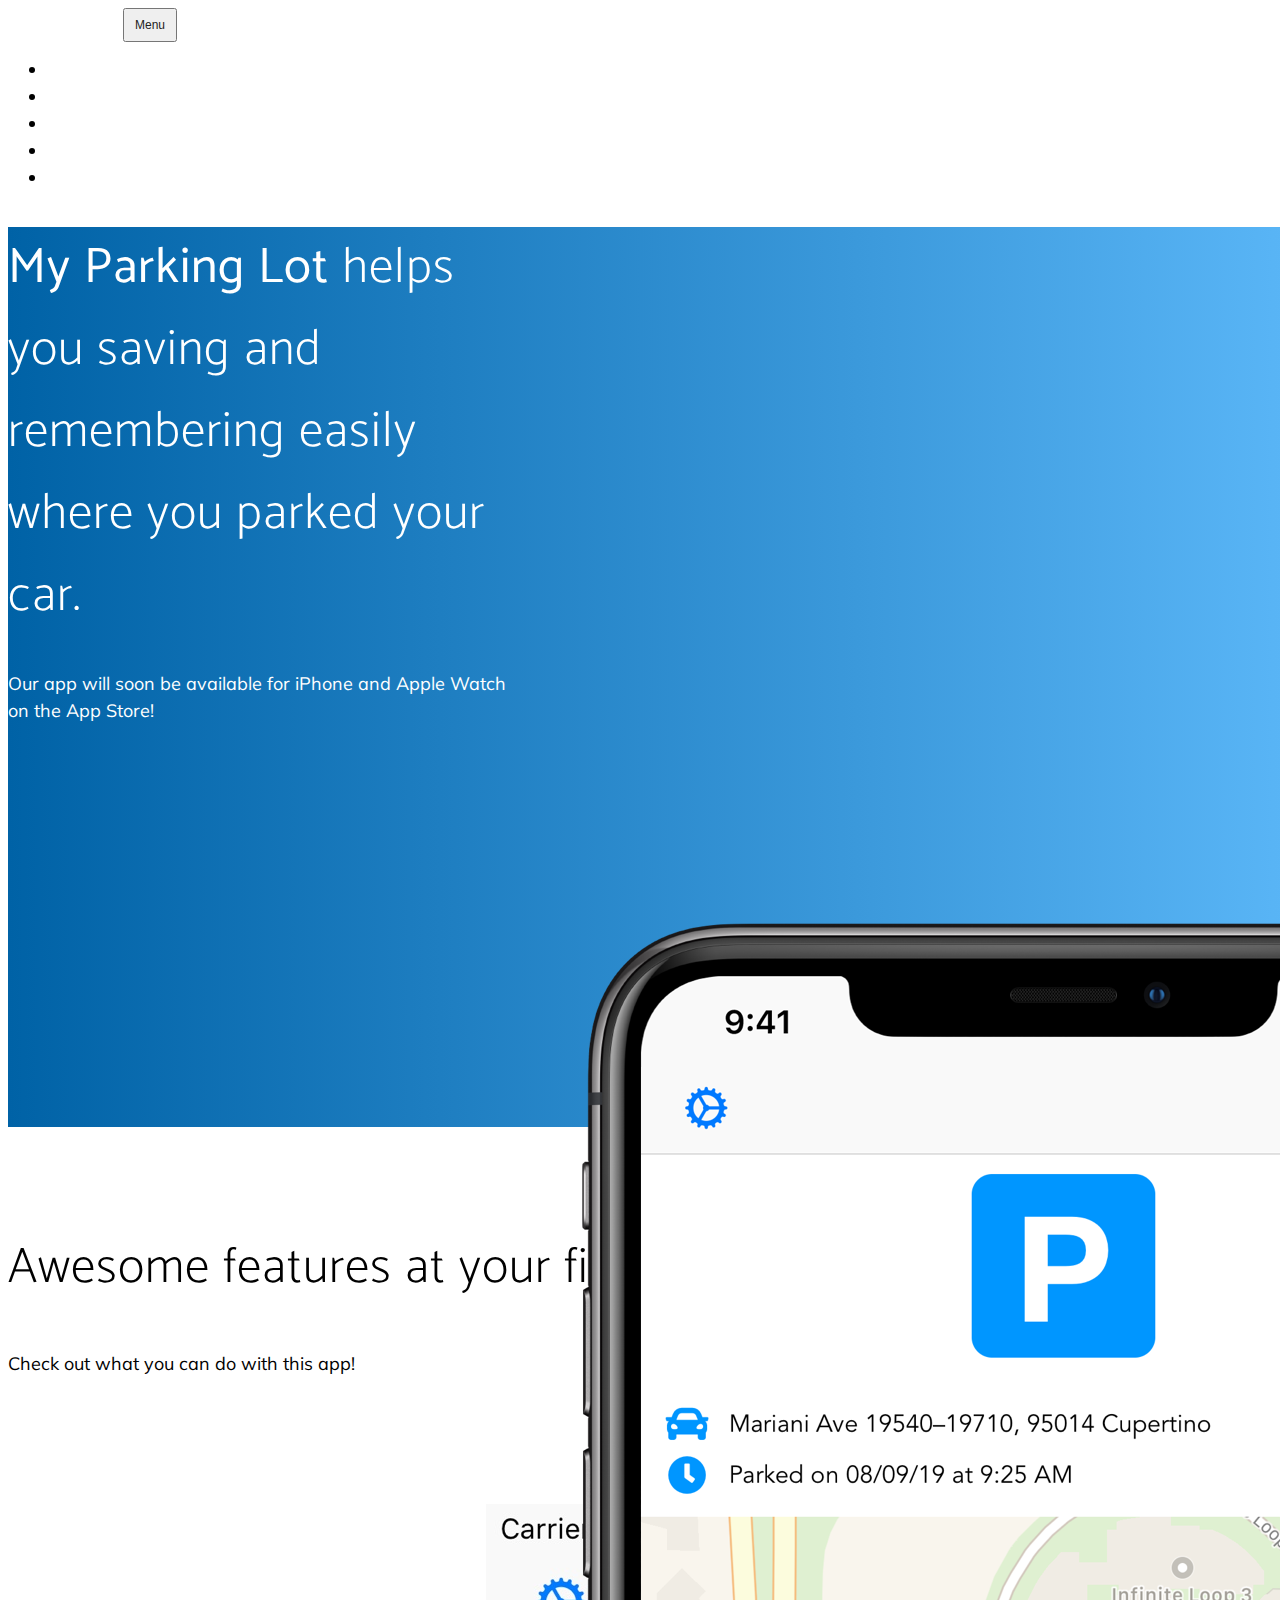
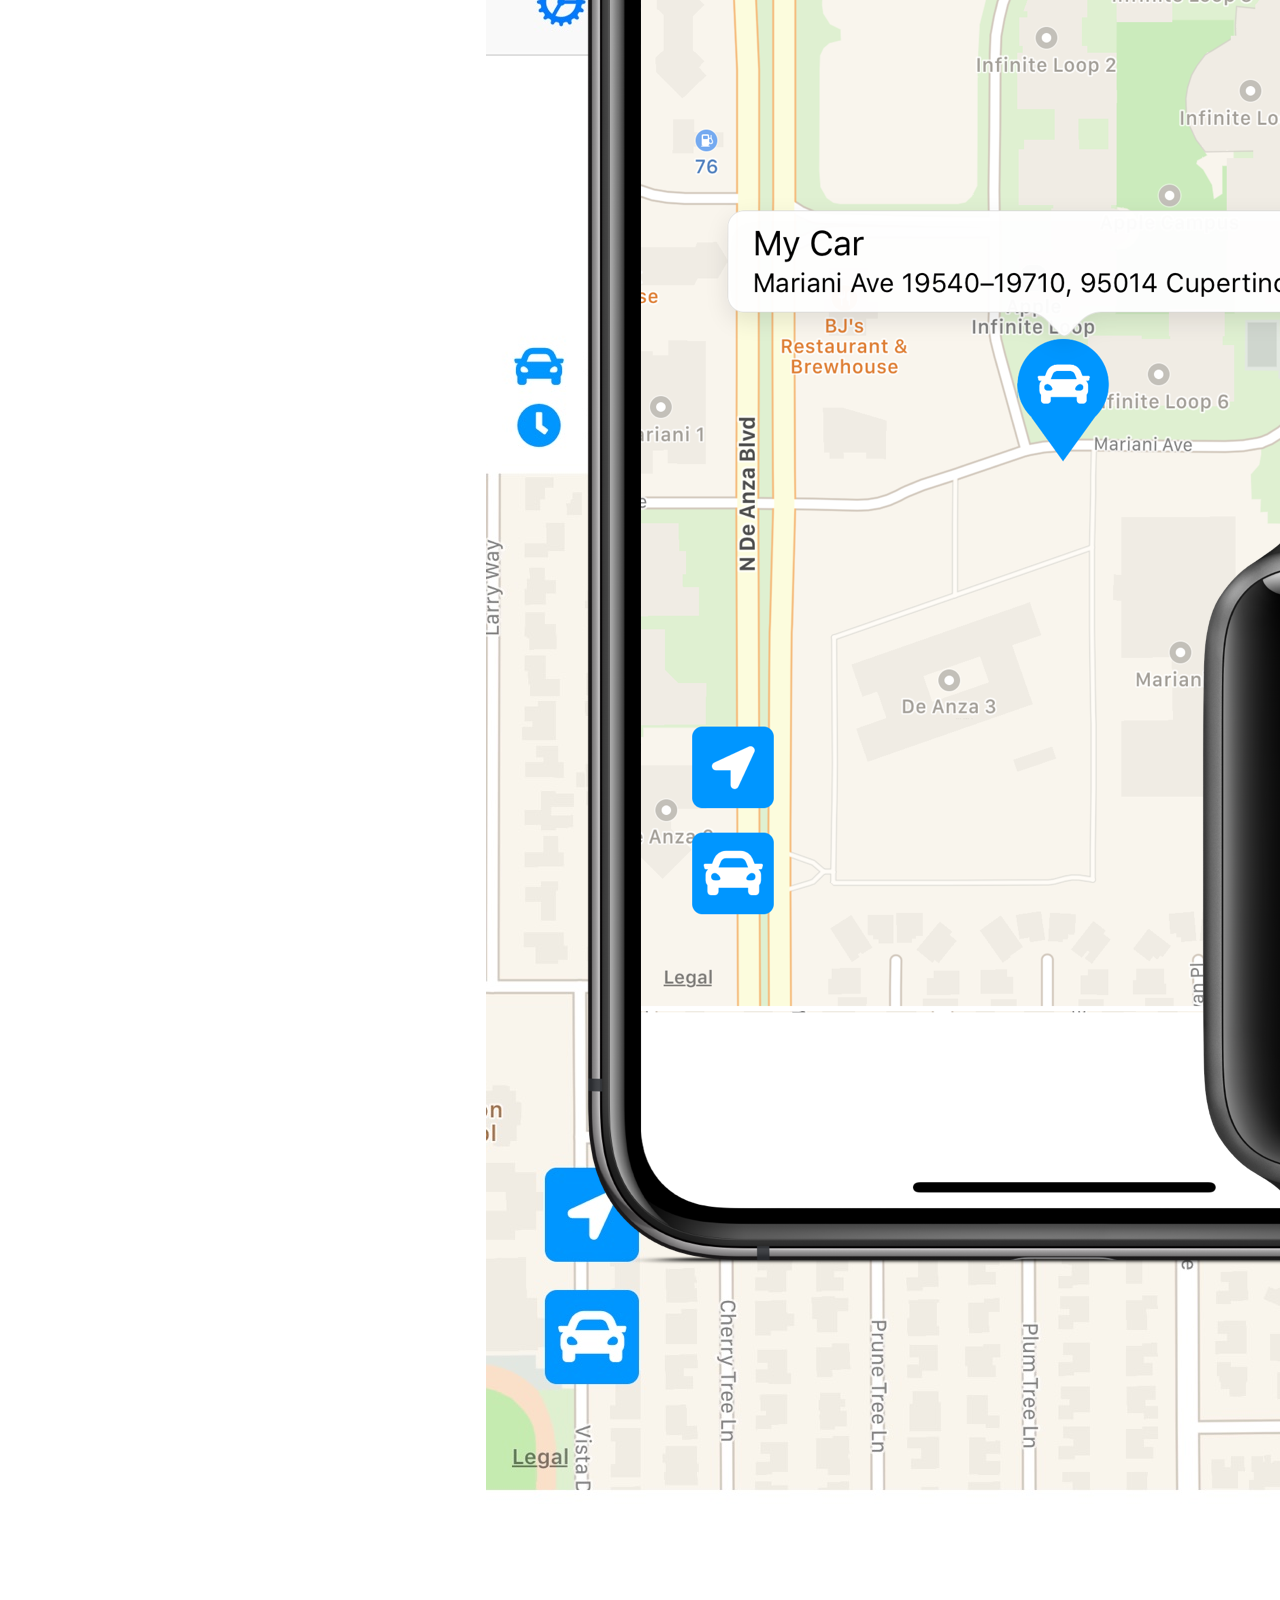
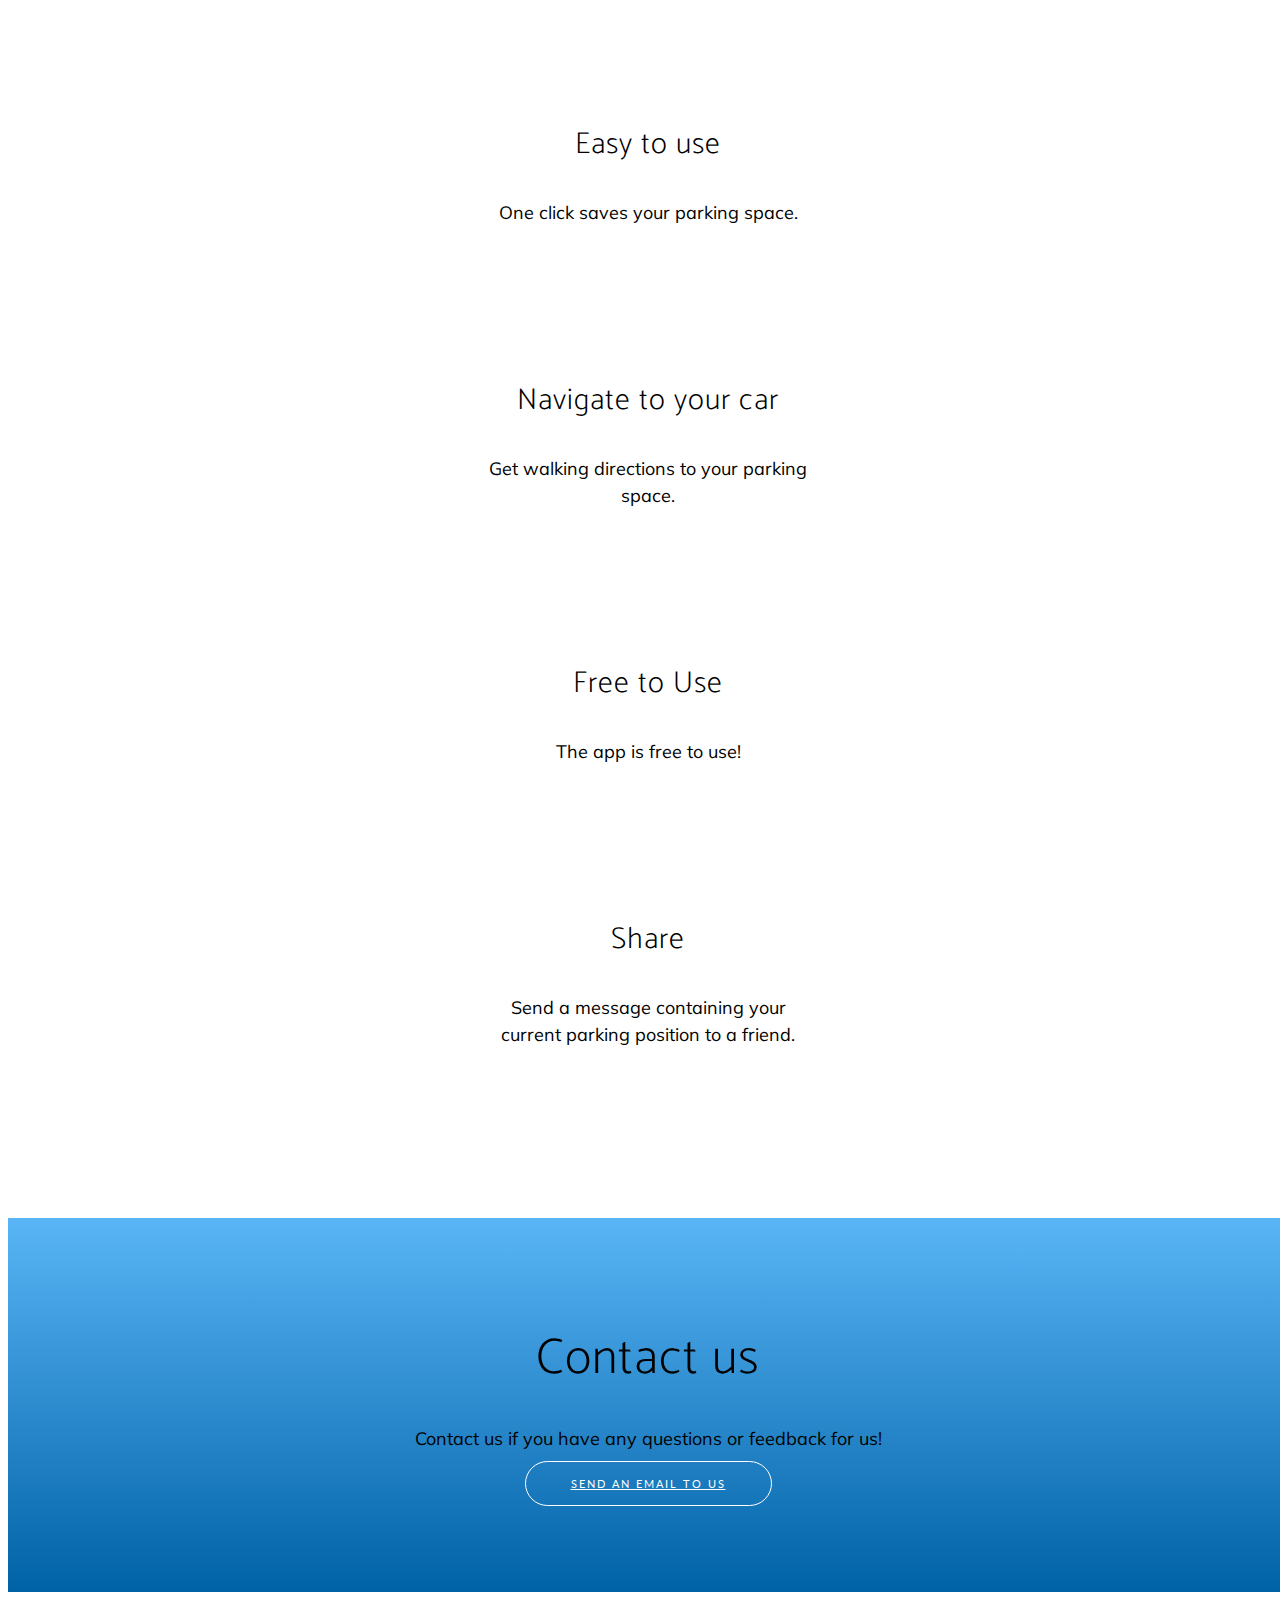
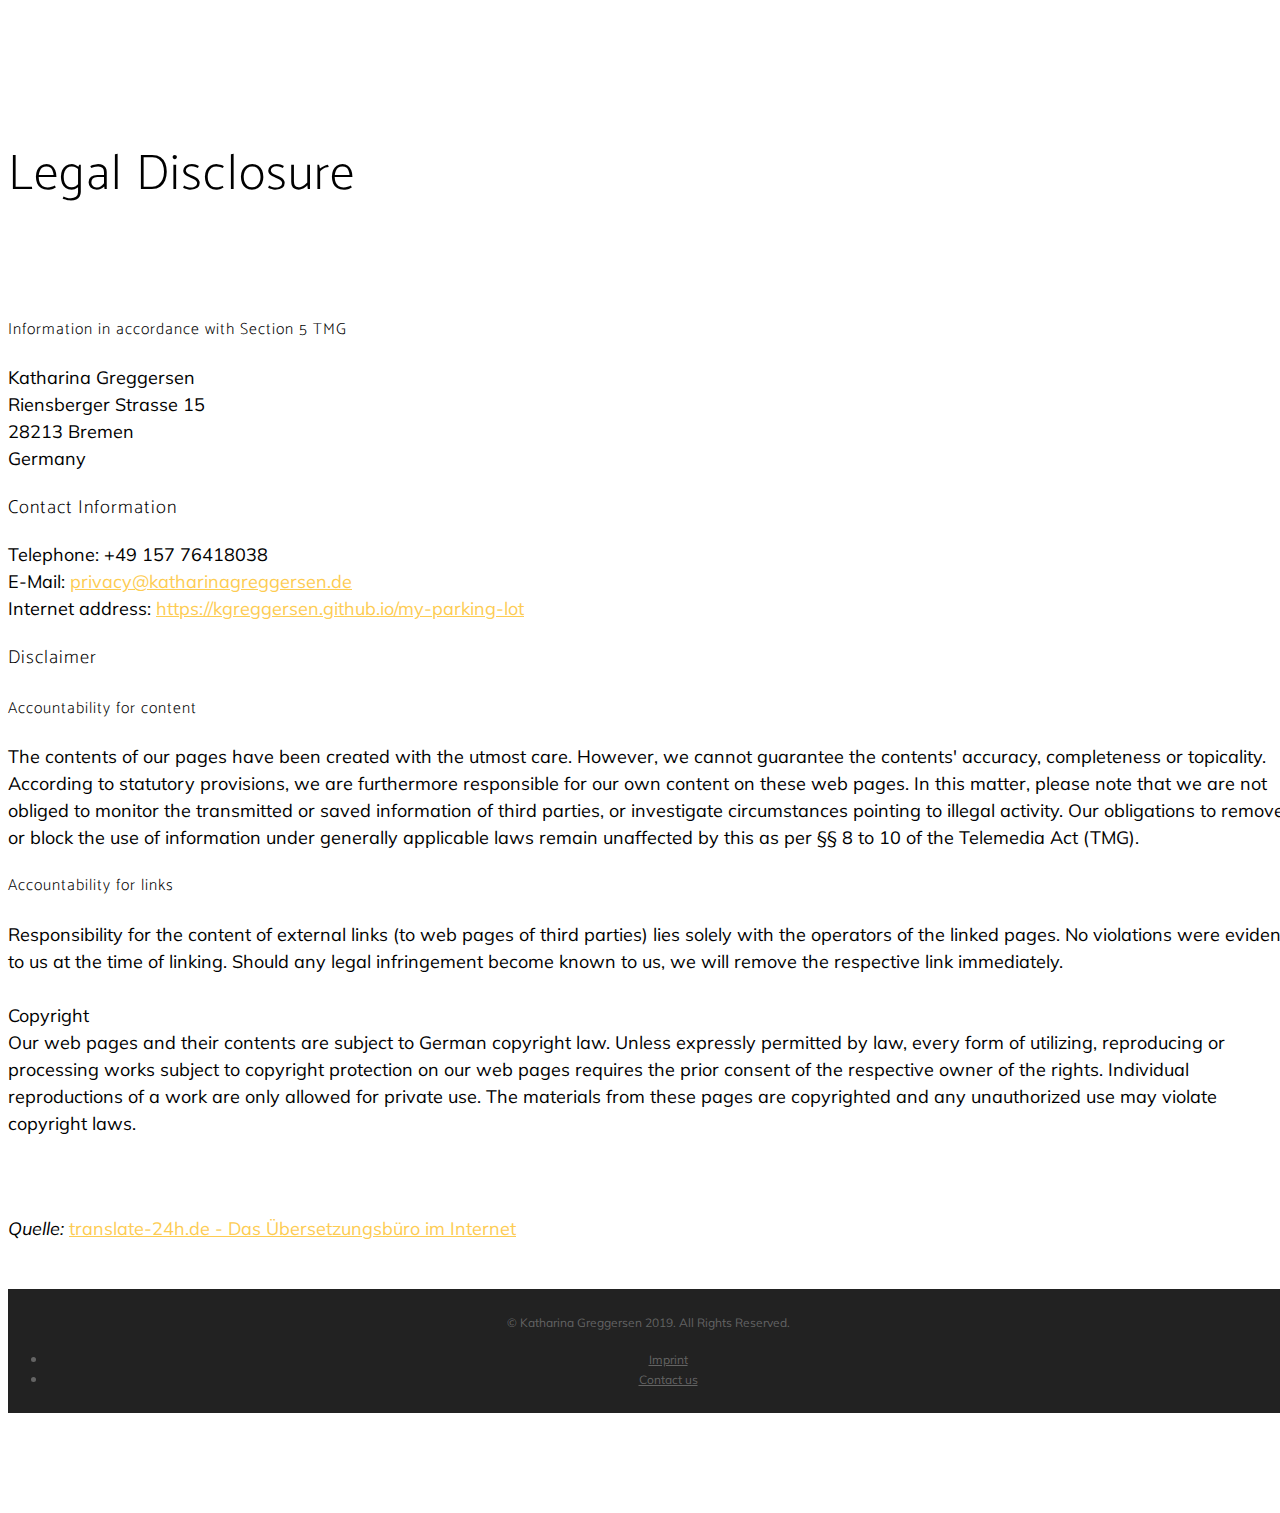
==== index.html @ a6fc899e "available soon" ====
<!DOCTYPE html>
<html lang="en">

<head>

  <meta charset="utf-8">
  <meta name="viewport" content="width=device-width, initial-scale=1, shrink-to-fit=no">
  <meta name="description" content="">
  <meta name="author" content="">

  <title>My Parking Lot - The Next Generation App for Remembering Your Parking Space</title>

  <!-- Bootstrap core CSS -->
  <link href="vendor/bootstrap/css/bootstrap.min.css" rel="stylesheet">

  <!-- Custom fonts for this template -->
  <link href="vendor/fontawesome-free/css/all.min.css" rel="stylesheet">
  <link rel="stylesheet" href="vendor/simple-line-icons/css/simple-line-icons.css">
  <link href="https://fonts.googleapis.com/css?family=Lato" rel="stylesheet">
  <link href="https://fonts.googleapis.com/css?family=Catamaran:100,200,300,400,500,600,700,800,900" rel="stylesheet">
  <link href="https://fonts.googleapis.com/css?family=Muli" rel="stylesheet">

  <!-- Plugin CSS -->
  <link rel="stylesheet" href="device-mockups/device-mockups.min.css">

  <!-- Custom styles for this template -->
  <!--<link href="css/new-age.min.css" rel="stylesheet">-->
  <link href="css/new-age.css" rel="stylesheet">

</head>

<body id="page-top">

  <!-- Navigation -->
  <nav class="navbar navbar-expand-lg navbar-light fixed-top" id="mainNav">
    <div class="container">
      <a class="navbar-brand js-scroll-trigger" href="#page-top">My Parking Lot</a>
      <button class="navbar-toggler navbar-toggler-right" type="button" data-toggle="collapse" data-target="#navbarResponsive" aria-controls="navbarResponsive" aria-expanded="false" aria-label="Toggle navigation">
        Menu
        <i class="fas fa-bars"></i>
      </button>
      <div class="collapse navbar-collapse" id="navbarResponsive">
        <ul class="navbar-nav ml-auto">
          <li class="nav-item">
            <a class="nav-link js-scroll-trigger" href="#page-top">Download</a>
          </li>

          <li class="nav-item">
            <a class="nav-link js-scroll-trigger" href="#features">Features</a>
          </li>
          <li class="nav-item">
            <a class="nav-link js-scroll-trigger" href="#contact">Contact</a>
          </li>
          <li class="nav-item">
            <a class="nav-link js-scroll-trigger" href="#imprint">Imprint</a>
          </li>
          <li class="nav-item">
            <a class="nav-link js-scroll-trigger" href="index_de.html">DE</a>
          </li>
        </ul>
      </div>
    </div>
  </nav>
  <header class="masthead">
    <div class="container h-100">
      <div class="row h-100">
        <div class="col-lg-7 my-auto">
          <div class="header-content mx-auto">
            <h1 class="mb-5"><b>My Parking Lot</b> helps you saving and remembering easily where you parked your car.</h1>
        <section class="download" id="download">
<!--<p>Our app is available for iPhone and Apple Watch! Download now for free on the App Store!</p>-->
<p>Our app will soon be available for iPhone and Apple Watch on the App Store!</p>
          <div class="badges">

          <!--  <a class="badge-link" href="#"><img src="img/app-store-badge.svg" alt=""></a>-->
          </div>
        </section>
        </div>



        </div>
        <div class="col-lg-5 my-auto">

          <div class="device-container">
            <img src="img/iphonex+watch.png" class="img-fluid" alt="">

          </div>
        </div>
      </div>
    </div>
  </header>


  <section class="features" id="features">
    <div class="container">
      <div class="section-heading text-center">
        <h2>Awesome features at your fingertip</h2>
        <p class="text-muted">Check out what you can do with this app!</p>
        <hr>
      </div>
      <div class="row">
        <div class="col-lg-4 my-auto">
          <div class="device-container">
            <div class="device-mockup iphone6_plus portrait black">
              <div class="device">
                <div class="screen">
                  <!-- Demo image for screen mockup, you can put an image here, some HTML, an animation, video, or anything else! -->
                  <img src="img/8plus-screen.jpg" class="img-fluid" alt="">
                </div>
                <div class="button">
                  <!-- You can hook the "home button" to some JavaScript events or just remove it -->
                </div>
              </div>
            </div>
          </div>
        </div>
        <div class="col-lg-8 my-auto">
          <div class="container-fluid">
            <div class="row">
              <div class="col-lg-6">
                <div class="feature-item">
                  <i class="icon-screen-smartphone text-primary"></i>
                  <h3>Easy to use</h3>
                  <p class="text-muted">One click saves your parking space.</p>
                </div>
              </div>
              <div class="col-lg-6">
                <div class="feature-item">
                  <i class="fa fa-street-view text-primary"></i>
                  <h3>Navigate to your car</h3>
                  <p class="text-muted">Get walking directions to your parking space.</p>
                </div>
              </div>
            </div>
            <div class="row">
              <div class="col-lg-6">
                <div class="feature-item">
                  <i class="icon-present text-primary"></i>
                  <h3>Free to Use</h3>
                  <p class="text-muted">The app is free to use!</p>
                </div>
              </div>
              <div class="col-lg-6">
                <div class="feature-item">
                  <i class="fa fa-comments text-primary"></i>
                  <h3>Share</h3>
                  <p class="text-muted">Send a message containing your current parking position to a friend.</p>
                </div>
              </div>
            </div>
          </div>
        </div>
      </div>
    </div>
  </section>

<section class="contact bg-primary" id="contact">
  <div class="container">
  <h2 class="mb-5">Contact us</h2>
  <p>Contact us if you have any questions or feedback for us!</p>
            <a href="mailto: feedback@katharinagreggersen.de" class="btn btn-outline btn-xl js-scroll-trigger">Send an email to us</a>
</div>
</section>

<section class="features" id="imprint">
  <div class="container">
        <h2 class="section-heading text-center">Legal Disclosure</h2>
        <h4>Information in accordance with Section 5 TMG</h4>
          <p>Katharina Greggersen<br>Riensberger Strasse 15<br>28213 Bremen<br>Germany
        </p>
        <h3>Contact Information</h3>
        <p>
          Telephone: +49 157 76418038‬<br />
          E-Mail: <a href="mailto:privacy@katharinagreggersen.de">privacy@katharinagreggersen.de</a><br>
          Internet address: <a href="https://kgreggersen.github.io/my-parking-lot" target="_blank">https://kgreggersen.github.io/my-parking-lot</a>
        </p>

        <h3>Disclaimer</h3>
        <h4>Accountability for content</h4>
        <p>The contents of our pages have been created with the utmost care. However, we cannot guarantee the contents'
        accuracy, completeness or topicality. According to statutory provisions, we are furthermore responsible for
        our own content on these web pages. In this matter, please note that we are not obliged to monitor
        the transmitted or saved information of third parties, or investigate circumstances pointing to illegal activity.
        Our obligations to remove or block the use of information under generally applicable laws remain unaffected by this as per
        §§ 8 to 10 of the Telemedia Act (TMG).</p>

        <h4>Accountability for links</h4>
        <p>Responsibility for the content of
        external links (to web pages of third parties) lies solely with the operators of the linked pages. No violations were
        evident to us at the time of linking. Should any legal infringement become known to us, we will remove the respective
        link immediately.<br><br>Copyright<br> Our web pages and their contents are subject to German copyright law. Unless
        expressly permitted by law, every form of utilizing, reproducing or processing
        works subject to copyright protection on our web pages requires the prior consent of the respective owner of the rights.
        Individual reproductions of a work are only allowed for private use.
        The materials from these pages are copyrighted and any unauthorized use may violate copyright laws.
        </p>
        <br><br>
        <p><i>Quelle: </i><a href="http://www.translate-24h.de" target="_blank">translate-24h.de - Das Übersetzungsbüro im Internet</a> <br><br>
        </p>
  </div>

  <footer>
    <div class="container">
      <p>&copy; Katharina Greggersen 2019. All Rights Reserved.</p>
      <ul class="list-inline">
        <li class="list-inline-item">
          <a href="#imprint">Imprint</a>
        </li>
        <li class="list-inline-item">
          <a href="#contact">Contact us</a>
        </li>
      </ul>
    </div>
  </footer>

  <!-- Bootstrap core JavaScript -->
  <script src="vendor/jquery/jquery.min.js"></script>
  <script src="vendor/bootstrap/js/bootstrap.bundle.min.js"></script>

  <!-- Plugin JavaScript -->
  <script src="vendor/jquery-easing/jquery.easing.min.js"></script>

  <!-- Custom scripts for this template -->
  <script src="js/new-age.min.js"></script>

</body>

</html>
---- css/new-age.min.css ----
/*!
 * Start Bootstrap - New Age v5.0.6 (https://startbootstrap.com/template-overviews/new-age)
 * Copyright 2013-2019 Start Bootstrap
 * Licensed under MIT (https://github.com/BlackrockDigital/startbootstrap-new-age/blob/master/LICENSE)
 */body,html{width:100%;height:100%}body{font-family:Muli,Helvetica,Arial,sans-serif}a{color:#fdcc52;-webkit-transition:all .35s;transition:all .35s}a:focus,a:hover{color:#fcbd20}hr{max-width:100px;margin:25px auto 0;border-width:1px;border-color:rgba(34,34,34,.1)}hr.light{border-color:#fff}h1,h2,h3,h4,h5,h6{font-family:Catamaran,Helvetica,Arial,sans-serif;font-weight:200;letter-spacing:1px}p{font-size:18px;line-height:1.5;margin-bottom:20px}section{padding:100px 0}section h2{font-size:50px}#mainNav{border-color:rgba(34,34,34,.05);background-color:#fff;-webkit-transition:all .35s;transition:all .35s;font-family:Catamaran,Helvetica,Arial,sans-serif;font-weight:200;letter-spacing:1px}#mainNav .navbar-brand{color:#fdcc52;font-family:Catamaran,Helvetica,Arial,sans-serif;font-weight:200;letter-spacing:1px}#mainNav .navbar-brand:focus,#mainNav .navbar-brand:hover{color:#fcbd20}#mainNav .navbar-toggler{font-size:12px;padding:8px 10px;color:#222}#mainNav .navbar-nav>li>a{font-size:11px;font-family:Lato,Helvetica,Arial,sans-serif;letter-spacing:2px;text-transform:uppercase}#mainNav .navbar-nav>li>a.active{color:#fdcc52!important;background-color:transparent}#mainNav .navbar-nav>li>a.active:hover{background-color:transparent}#mainNav .navbar-nav>li>a,#mainNav .navbar-nav>li>a:focus{color:#222}#mainNav .navbar-nav>li>a:focus:hover,#mainNav .navbar-nav>li>a:hover{color:#fdcc52}@media (min-width:992px){#mainNav{border-color:transparent;background-color:transparent}#mainNav .navbar-brand{color:fade(white,70%)}#mainNav .navbar-brand:focus,#mainNav .navbar-brand:hover{color:#fff}#mainNav .navbar-nav>li>a,#mainNav .navbar-nav>li>a:focus{color:rgba(255,255,255,.7)}#mainNav .navbar-nav>li>a:focus:hover,#mainNav .navbar-nav>li>a:hover{color:#fff}#mainNav.navbar-shrink{border-color:rgba(34,34,34,.1);background-color:#fff}#mainNav.navbar-shrink .navbar-brand{color:#222}#mainNav.navbar-shrink .navbar-brand:focus,#mainNav.navbar-shrink .navbar-brand:hover{color:#fdcc52}#mainNav.navbar-shrink .navbar-nav>li>a,#mainNav.navbar-shrink .navbar-nav>li>a:focus{color:#222}#mainNav.navbar-shrink .navbar-nav>li>a:focus:hover,#mainNav.navbar-shrink .navbar-nav>li>a:hover{color:#fdcc52}}header.masthead{position:relative;width:100%;padding-top:150px;padding-bottom:100px;color:#fff;background:url(../img/bg-pattern.png),#4A90E2;background:url(../img/bg-pattern.png),-webkit-gradient(linear,right top,left top,from(#0065DB),to(#6BAFFF));background:url(../img/bg-pattern.png),linear-gradient(to left,#0065DB,#6BAFFF)}header.masthead .header-content{max-width:500px;margin-bottom:100px;text-align:center}header.masthead .header-content h1{font-size:30px}header.masthead .device-container{max-width:325px;margin-right:auto;margin-left:auto}header.masthead .device-container .screen img{border-radius:3px}@media (min-width:992px){header.masthead{height:100vh;min-height:775px;padding-top:0;padding-bottom:0}header.masthead .header-content{margin-bottom:0;text-align:left}header.masthead .header-content h1{font-size:50px}header.masthead .device-container{max-width:325px}}section.download{position:relative;padding:150px 0}section.download h2{font-size:50px;margin-top:0}section.download .badges .badge-link{display:block;margin-bottom:25px}section.download .badges .badge-link:last-child{margin-bottom:0}section.download .badges .badge-link img{height:60px}@media (min-width:768px){section.download .badges .badge-link{display:inline-block;margin-bottom:0}}@media (min-width:768px){section.download h2{font-size:70px}}section.features .section-heading{margin-bottom:100px}section.features .section-heading h2{margin-top:0}section.features .section-heading p{margin-bottom:0}section.features .device-container,section.features .feature-item{max-width:325px;margin:0 auto}section.features .device-container{margin-bottom:100px}@media (min-width:992px){section.features .device-container{margin-bottom:0}}section.features .feature-item{padding-top:50px;padding-bottom:50px;text-align:center}section.features .feature-item h3{font-size:30px}section.features .feature-item i{font-size:80px;display:block;margin-bottom:15px;background:-webkit-gradient(linear,right top,left top,from(#7b4397),to(#dc2430));background:linear-gradient(to left,#7b4397,#dc2430);-webkit-background-clip:text;-webkit-text-fill-color:transparent}section.cta{position:relative;padding:250px 0;background-image:url(../img/bg-cta.jpg);background-position:center;background-size:cover}section.cta .cta-content{position:relative;z-index:1}section.cta .cta-content h2{font-size:50px;max-width:450px;margin-top:0;margin-bottom:25px;color:#fff}@media (min-width:768px){section.cta .cta-content h2{font-size:80px}}section.cta .overlay{position:absolute;top:0;left:0;width:100%;height:100%;background-color:rgba(0,0,0,.5)}section.contact{text-align:center}section.contact h2{margin-top:0;margin-bottom:25px}section.contact h2 i{color:#dd4b39}section.contact ul.list-social{margin-bottom:0}section.contact ul.list-social li a{font-size:40px;line-height:80px;display:block;width:80px;height:80px;color:#fff;border-radius:100%}section.contact ul.list-social li.social-twitter a{background-color:#1da1f2}section.contact ul.list-social li.social-twitter a:hover{background-color:#0d95e8}section.contact ul.list-social li.social-facebook a{background-color:#3b5998}section.contact ul.list-social li.social-facebook a:hover{background-color:#344e86}section.contact ul.list-social li.social-google-plus a{background-color:#dd4b39}section.contact ul.list-social li.social-google-plus a:hover{background-color:#d73925}footer{padding:25px 0;text-align:center;color:rgba(255,255,255,.3);background-color:#222}footer p{font-size:12px;margin:0}footer ul{margin-bottom:0}footer ul li a{font-size:12px;color:rgba(255,255,255,.3)}footer ul li a.active,footer ul li a:active,footer ul li a:focus,footer ul li a:hover{text-decoration:none}.bg-primary{background:#fdcc52;background:-webkit-gradient(linear,left top,left bottom,from(#fdcc52),to(#fdc539));background:linear-gradient(#fdcc52,#fdc539)}.text-primary{color:#fdcc52}.no-gutter>[class*=col-]{padding-right:0;padding-left:0}.btn-outline{color:#fff;border:1px solid;border-color:#fff}.btn-outline.active,.btn-outline:active,.btn-outline:focus,.btn-outline:hover{color:#fff;border-color:#fdcc52;background-color:#fdcc52}.btn{border-radius:300px;font-family:Lato,Helvetica,Arial,sans-serif;letter-spacing:2px;text-transform:uppercase}.btn-xl{font-size:11px;padding:15px 45px}
---- css/new-age.css ----
/*!
 * Start Bootstrap - New Age v5.0.6 (https://startbootstrap.com/template-overviews/new-age)
 * Copyright 2013-2019 Start Bootstrap
 * Licensed under MIT (https://github.com/BlackrockDigital/startbootstrap-new-age/blob/master/LICENSE)
 */

html,
body {
  width: 100%;
  height: 100%;
}

body {
  font-family: 'Muli', 'Helvetica', 'Arial', 'sans-serif';
}

a {
  color: #fdcc52;
  -webkit-transition: all .35s;
  transition: all .35s;
}

a:hover, a:focus {
  color: #fcbd20;
}

hr {
  max-width: 100px;
  margin: 25px auto 0;
  border-width: 1px;
  border-color: rgba(34, 34, 34, 0.1);
}

hr.light {
  border-color: white;
}

h1,
h2,
h3,
h4,
h5,
h6 {
  font-family: 'Catamaran', 'Helvetica', 'Arial', 'sans-serif';
  font-weight: 200;
  letter-spacing: 1px;
}

p {
  font-size: 18px;
  line-height: 1.5;
  margin-bottom: 20px;
}

section {
  padding: 100px 0;
}

section h2 {
  font-size: 50px;
}

#mainNav {
  border-color: rgba(34, 34, 34, 0.05);
  background-color: white;
  -webkit-transition: all .35s;
  transition: all .35s;
  font-family: 'Catamaran', 'Helvetica', 'Arial', 'sans-serif';
  font-weight: 200;
  letter-spacing: 1px;
}

#mainNav .navbar-brand {
  color: #ffffff;
  font-family: 'Catamaran', 'Helvetica', 'Arial', 'sans-serif';
  font-weight: 200;
  letter-spacing: 1px;
}

#mainNav .navbar-brand:hover, #mainNav .navbar-brand:focus {
  color: #fcbd20;
}

#mainNav .navbar-toggler {
  font-size: 12px;
  padding: 8px 10px;
  color: #222222;
}

#mainNav .navbar-nav > li > a {
  font-size: 11px;
  font-family: 'Lato', 'Helvetica', 'Arial', 'sans-serif';
  letter-spacing: 2px;
  text-transform: uppercase;
}

#mainNav .navbar-nav > li > a.active {
  color: #fdcc52 !important;
  background-color: transparent;
}

#mainNav .navbar-nav > li > a.active:hover {
  background-color: transparent;
}

#mainNav .navbar-nav > li > a,
#mainNav .navbar-nav > li > a:focus {
  color: #222222;
}

#mainNav .navbar-nav > li > a:hover,
#mainNav .navbar-nav > li > a:focus:hover {
  color: #fdcc52;
}

@media (min-width: 992px) {
  #mainNav {
    border-color: transparent;
    background-color: transparent;
  }
  #mainNav .navbar-brand {
    color: fade(white, 70%);
  }
  #mainNav .navbar-brand:hover, #mainNav .navbar-brand:focus {
    color: white;
  }
  #mainNav .navbar-nav > li > a,
  #mainNav .navbar-nav > li > a:focus {
    color: rgba(255, 255, 255, 0.7);
  }
  #mainNav .navbar-nav > li > a:hover,
  #mainNav .navbar-nav > li > a:focus:hover {
    color: white;
  }
  #mainNav.navbar-shrink {
    border-color: rgba(34, 34, 34, 0.1);
    background-color: white;
  }
  #mainNav.navbar-shrink .navbar-brand {
    color: #222222;
  }
  #mainNav.navbar-shrink .navbar-brand:hover, #mainNav.navbar-shrink .navbar-brand:focus {
    color: #fdcc52;
  }
  #mainNav.navbar-shrink .navbar-nav > li > a,
  #mainNav.navbar-shrink .navbar-nav > li > a:focus {
    color: #222222;
  }
  #mainNav.navbar-shrink .navbar-nav > li > a:hover,
  #mainNav.navbar-shrink .navbar-nav > li > a:focus:hover {
    color: #fdcc52;
  }
}

header.masthead {
  position: relative;
  width: 100%;
  padding-top: 150px;
  padding-bottom: 100px;
  color: white;
  background: url("../img/bg-pattern.png"), #59B5F6;
  background: url("../img/bg-pattern.png"), -webkit-gradient(linear, right top, left top, from(#4A90E2), to(#B3D6FF));
  background: url("../img/bg-pattern.png"), linear-gradient(to left, #59B5F6, #0062A6); <!--#59B5F6, #0062A6-->
}

header.masthead .header-content {
  max-width: 500px;
  margin-bottom: 100px;
  text-align: center;
}

header.masthead .header-content h1 {
  font-size: 30px;
}

header.masthead .device-container {
  max-width: 425px;
  margin-right: auto;
  margin-left: auto;
}

header.masthead .device-container .screen img {
  border-radius: 3px;
}

@media (min-width: 992px) {
  header.masthead {
    height: 100vh;
    min-height: 775px;
    padding-top: 0;
    padding-bottom: 0;
  }
  header.masthead .header-content {
    margin-bottom: 0;
    text-align: left;
  }
  header.masthead .header-content h1 {
    font-size: 50px;
  }
  header.masthead .device-container {
    max-width: 425px;
  }
}

section.download {
  position: relative;
  padding: 0px 0;
}

section.download h2 {
  font-size: 50px;
  margin-top: 0;
}

section.download .badges .badge-link {
  display: block;
  margin-bottom: 25px;
}

section.download .badges .badge-link:last-child {
  margin-bottom: 0;
}

section.download .badges .badge-link img {
  height: 70px;
}

@media (min-width: 768px) {
  section.download .badges .badge-link {
    display: inline-block;
    margin-bottom: 0;
  }
}

@media (min-width: 768px) {
  section.download h2 {
    font-size: 70px;
  }
}

section.features .section-heading {
  margin-bottom: 100px;
}

section.features .section-heading h2 {
  margin-top: 0;
}

section.features .section-heading p {
  margin-bottom: 0;
}

section.features .device-container,
section.features .feature-item {
  max-width: 325px;
  margin: 0 auto;
}

section.features .device-container {
  margin-bottom: 10px;
}

@media (min-width: 992px) {
  section.features .device-container {
    margin-bottom: 0;
  }
}

section.features .feature-item {
  padding-top: 50px;
  padding-bottom: 50px;
  text-align: center;
}

section.features .feature-item h3 {
  font-size: 30px;
}

section.features .feature-item i {
  font-size: 80px;
  display: block;
  margin-bottom: 15px;
  background: -webkit-gradient(linear, right top, left top, from(#7b4397), to(#dc2430));
  background: linear-gradient(to left, #0096FF, #0068B1);
  -webkit-background-clip: text;
  -webkit-text-fill-color: transparent;
}

section.cta {
  position: relative;
  padding: 250px 0;
  background-image: url("../img/bg-cta.jpg");
  background-position: center;
  background-size: cover;
}

section.cta .cta-content {
  position: relative;
  z-index: 1;
}

section.cta .cta-content h2 {
  font-size: 50px;
  max-width: 450px;
  margin-top: 0;
  margin-bottom: 25px;
  color: white;
}

@media (min-width: 768px) {
  section.cta .cta-content h2 {
    font-size: 80px;
  }
}

section.cta .overlay {
  position: absolute;
  top: 0;
  left: 0;
  width: 100%;
  height: 100%;
  background-color: rgba(0, 0, 0, 0.5);
}

section.contact {
  text-align: center;
}

section.contact h2 {
  margin-top: 0;
  margin-bottom: 25px;
}

section.contact h2 i {
  color: #dd4b39;
}

section.contact ul.list-social {
  margin-bottom: 0;
}

section.contact ul.list-social li a {
  font-size: 40px;
  line-height: 80px;
  display: block;
  width: 80px;
  height: 80px;
  color: white;
  border-radius: 100%;
}

section.contact ul.list-social li.social-twitter a {
  background-color: #1da1f2;
}

section.contact ul.list-social li.social-twitter a:hover {
  background-color: #0d95e8;
}

section.contact ul.list-social li.social-facebook a {
  background-color: #3b5998;
}

section.contact ul.list-social li.social-facebook a:hover {
  background-color: #344e86;
}

section.contact ul.list-social li.social-google-plus a {
  background-color: #dd4b39;
}

section.contact ul.list-social li.social-google-plus a:hover {
  background-color: #d73925;
}

footer {
  padding: 25px 0;
  text-align: center;
  color: rgba(255, 255, 255, 0.3);
  background-color: #222222;
}

footer p {
  font-size: 12px;
  margin: 0;
}

footer ul {
  margin-bottom: 0;
}

footer ul li a {
  font-size: 12px;
  color: rgba(255, 255, 255, 0.3);
}

footer ul li a:hover, footer ul li a:focus, footer ul li a:active, footer ul li a.active {
  text-decoration: none;
}

.bg-primary {
  background: #fdcc52;
  background: -webkit-gradient(linear, left top, left bottom, from(#fdcc52), to(#fdc539));
  background: linear-gradient(#59B5F6, #0062A6);
}

.text-primary {
  color: #0096FF;
}

.no-gutter > [class*='col-'] {
  padding-right: 0;
  padding-left: 0;
}

.btn-outline {
  color: white;
  border: 1px solid;
  border-color: white;
}

.btn-outline:hover, .btn-outline:focus, .btn-outline:active, .btn-outline.active {
  color: white;
  border-color: #fdcc52;
  background-color: #fdcc52;
}

.btn {
  border-radius: 300px;
  font-family: 'Lato', 'Helvetica', 'Arial', 'sans-serif';
  letter-spacing: 2px;
  text-transform: uppercase;
}

.btn-xl {
  font-size: 11px;
  padding: 15px 45px;
}
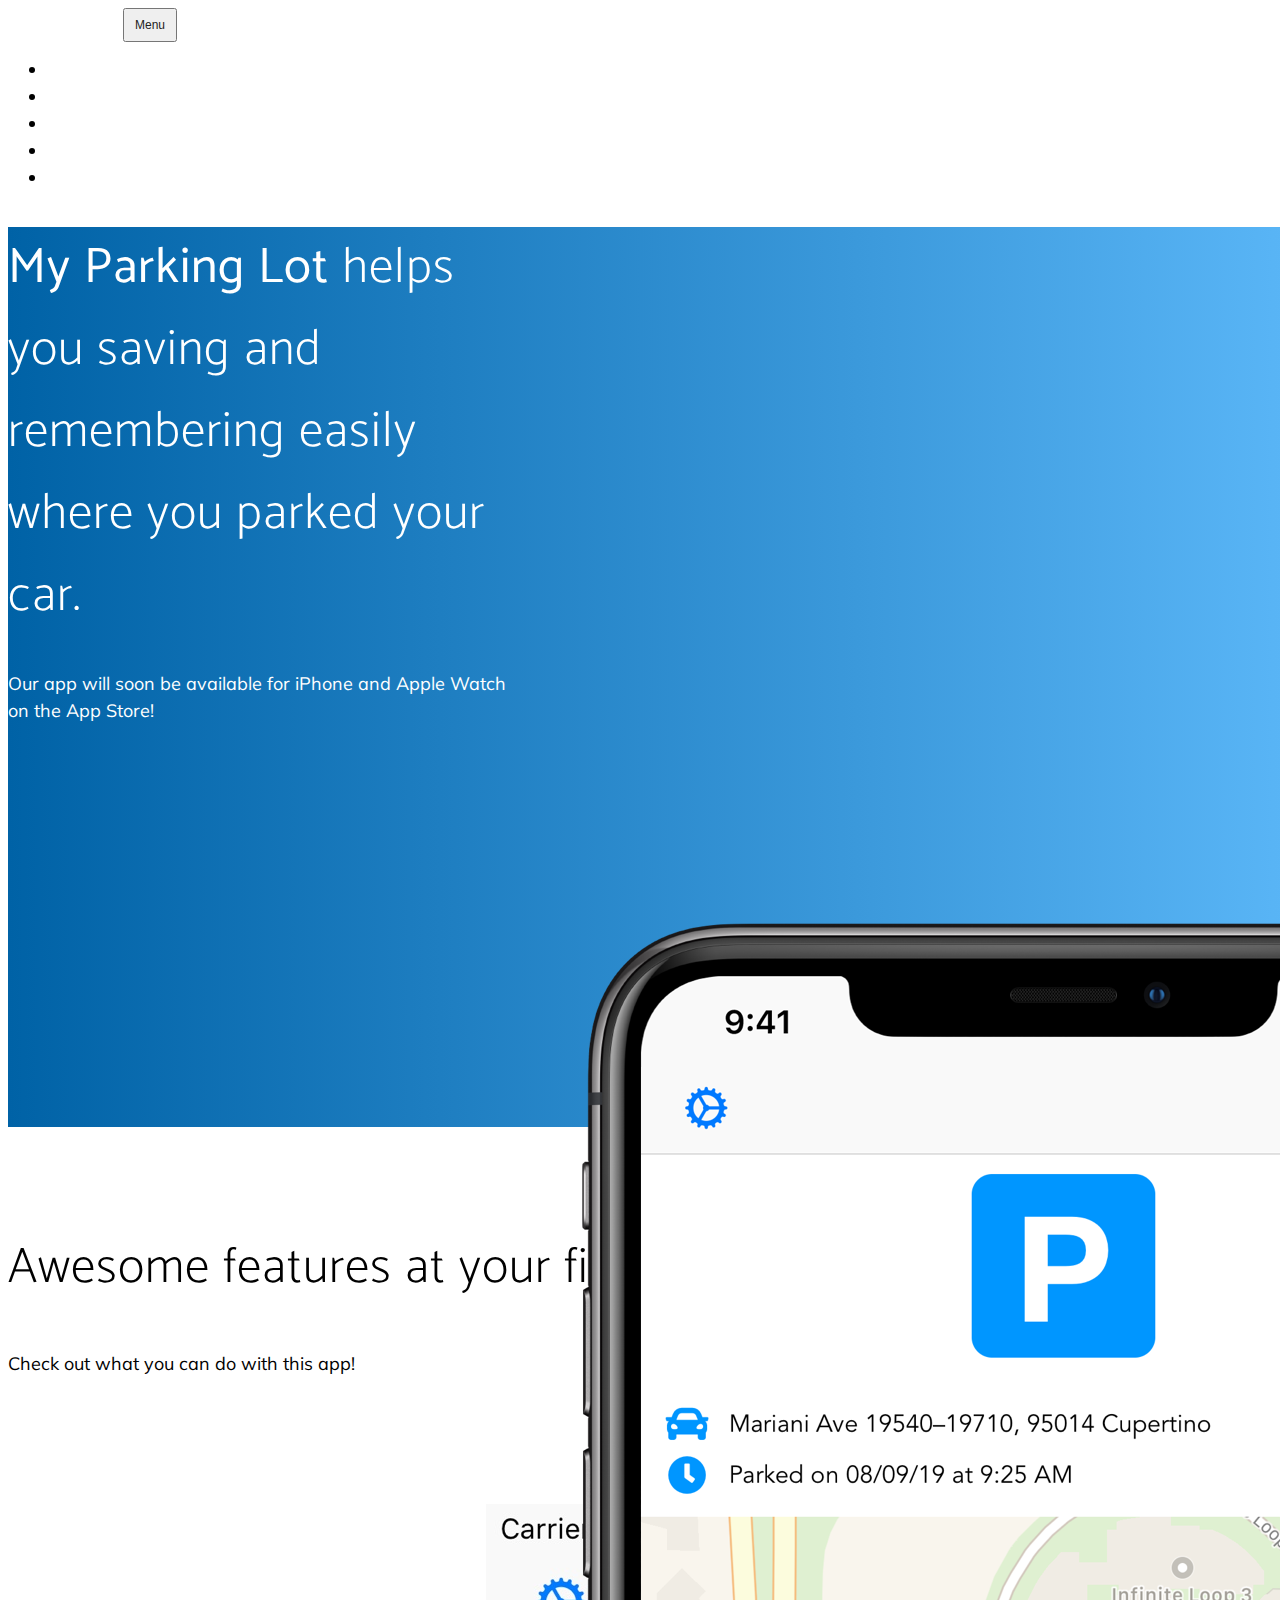
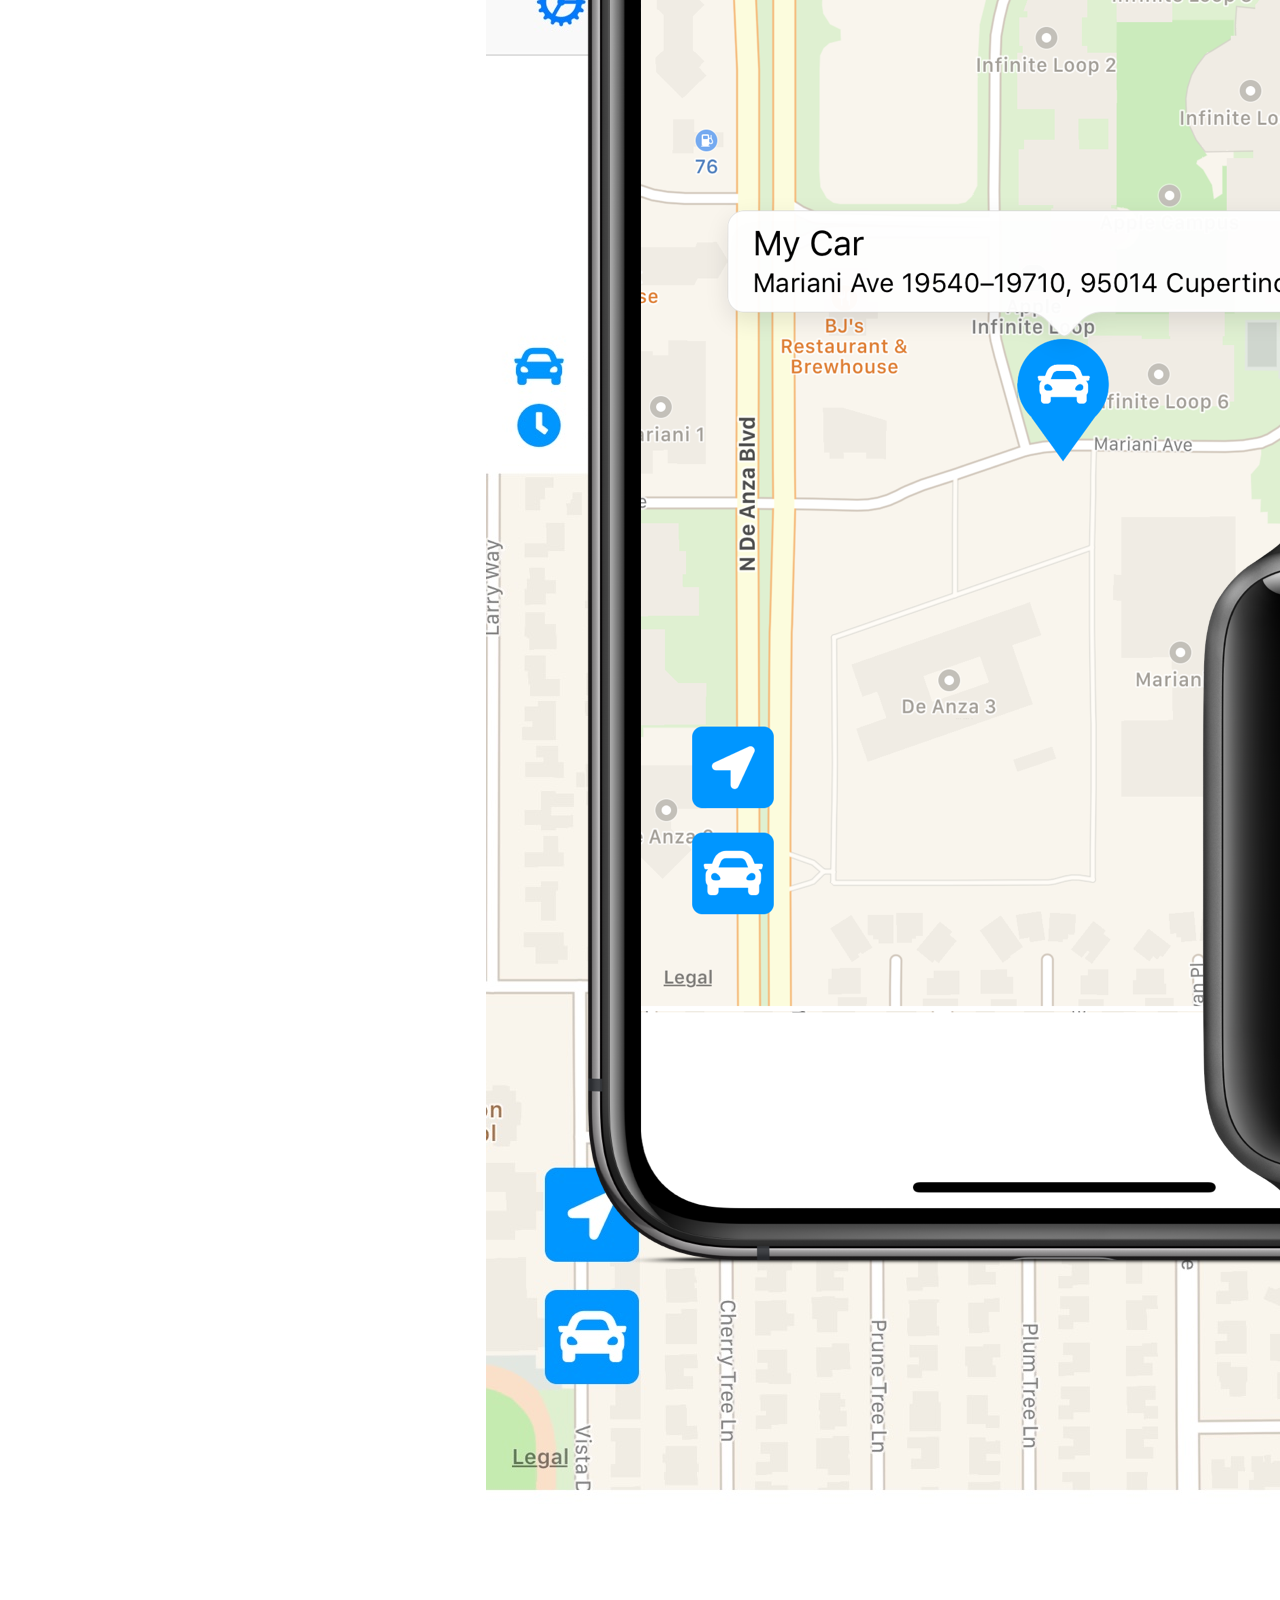
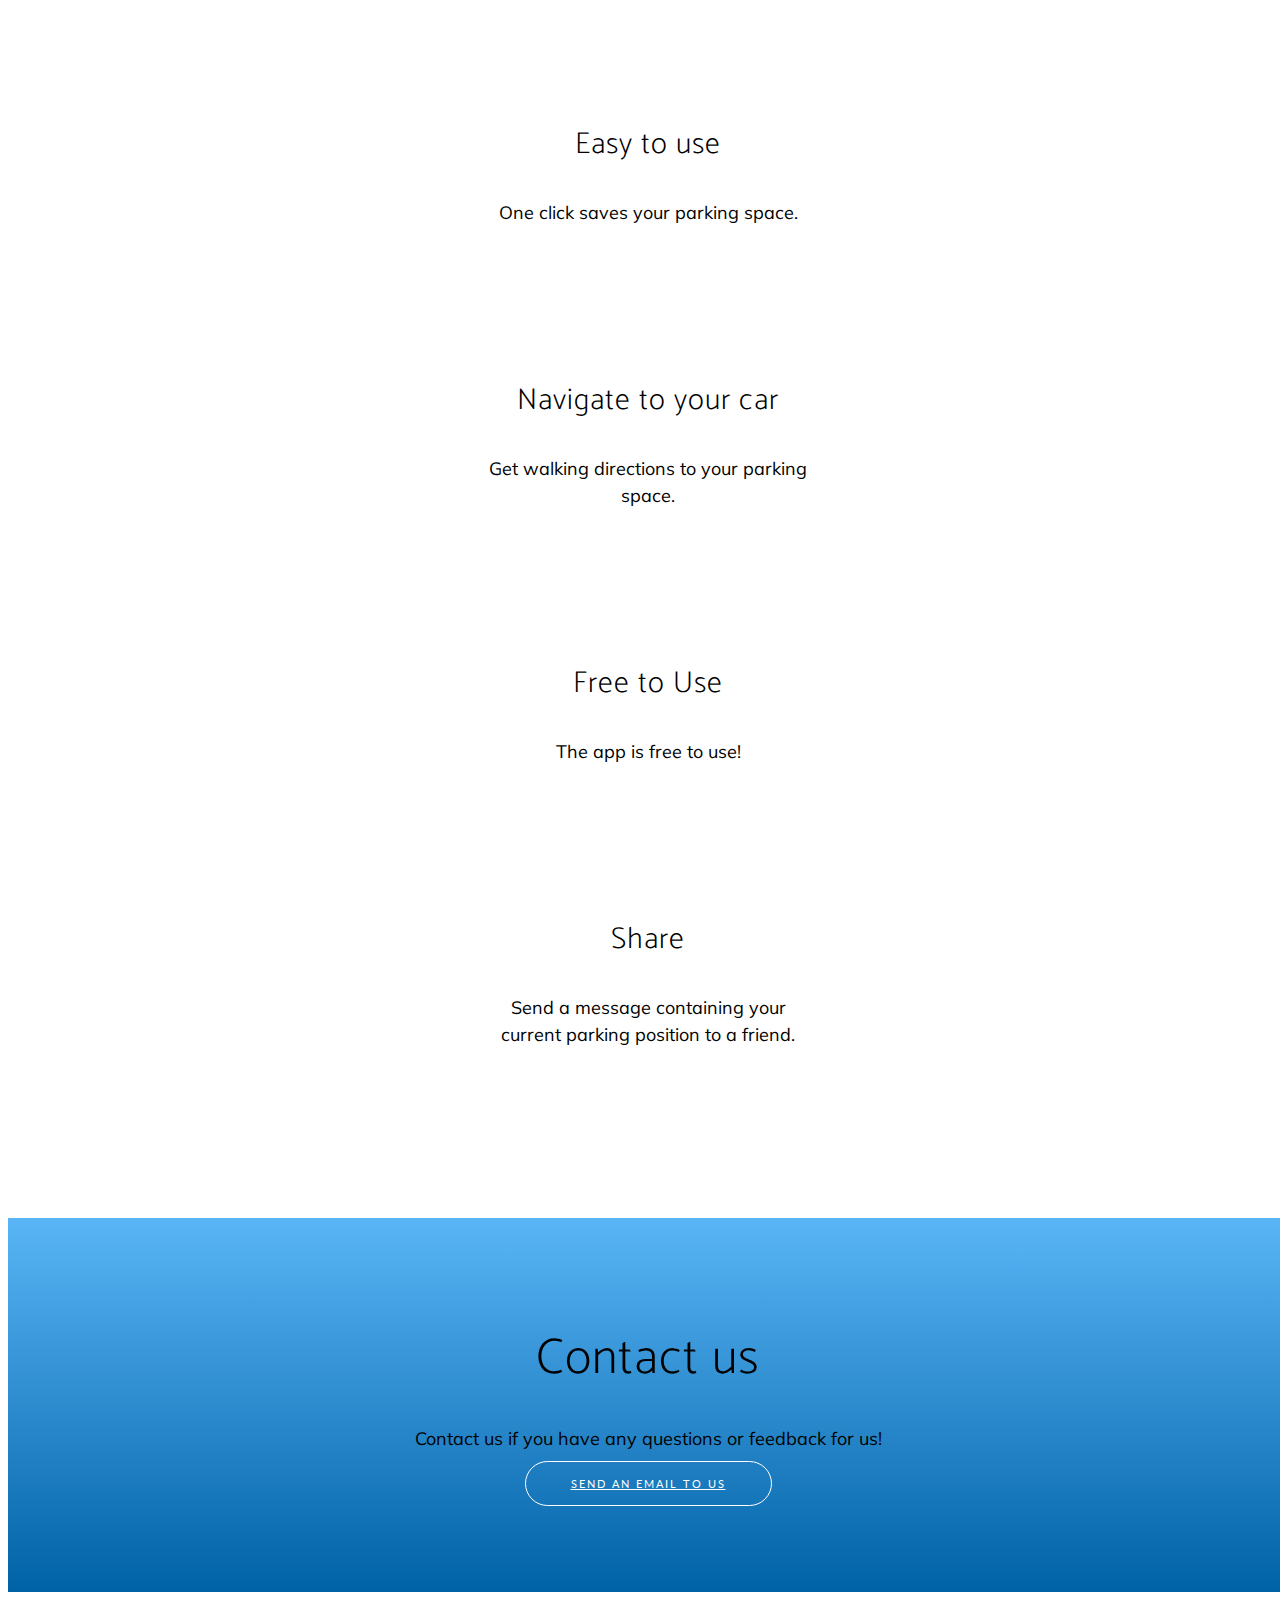
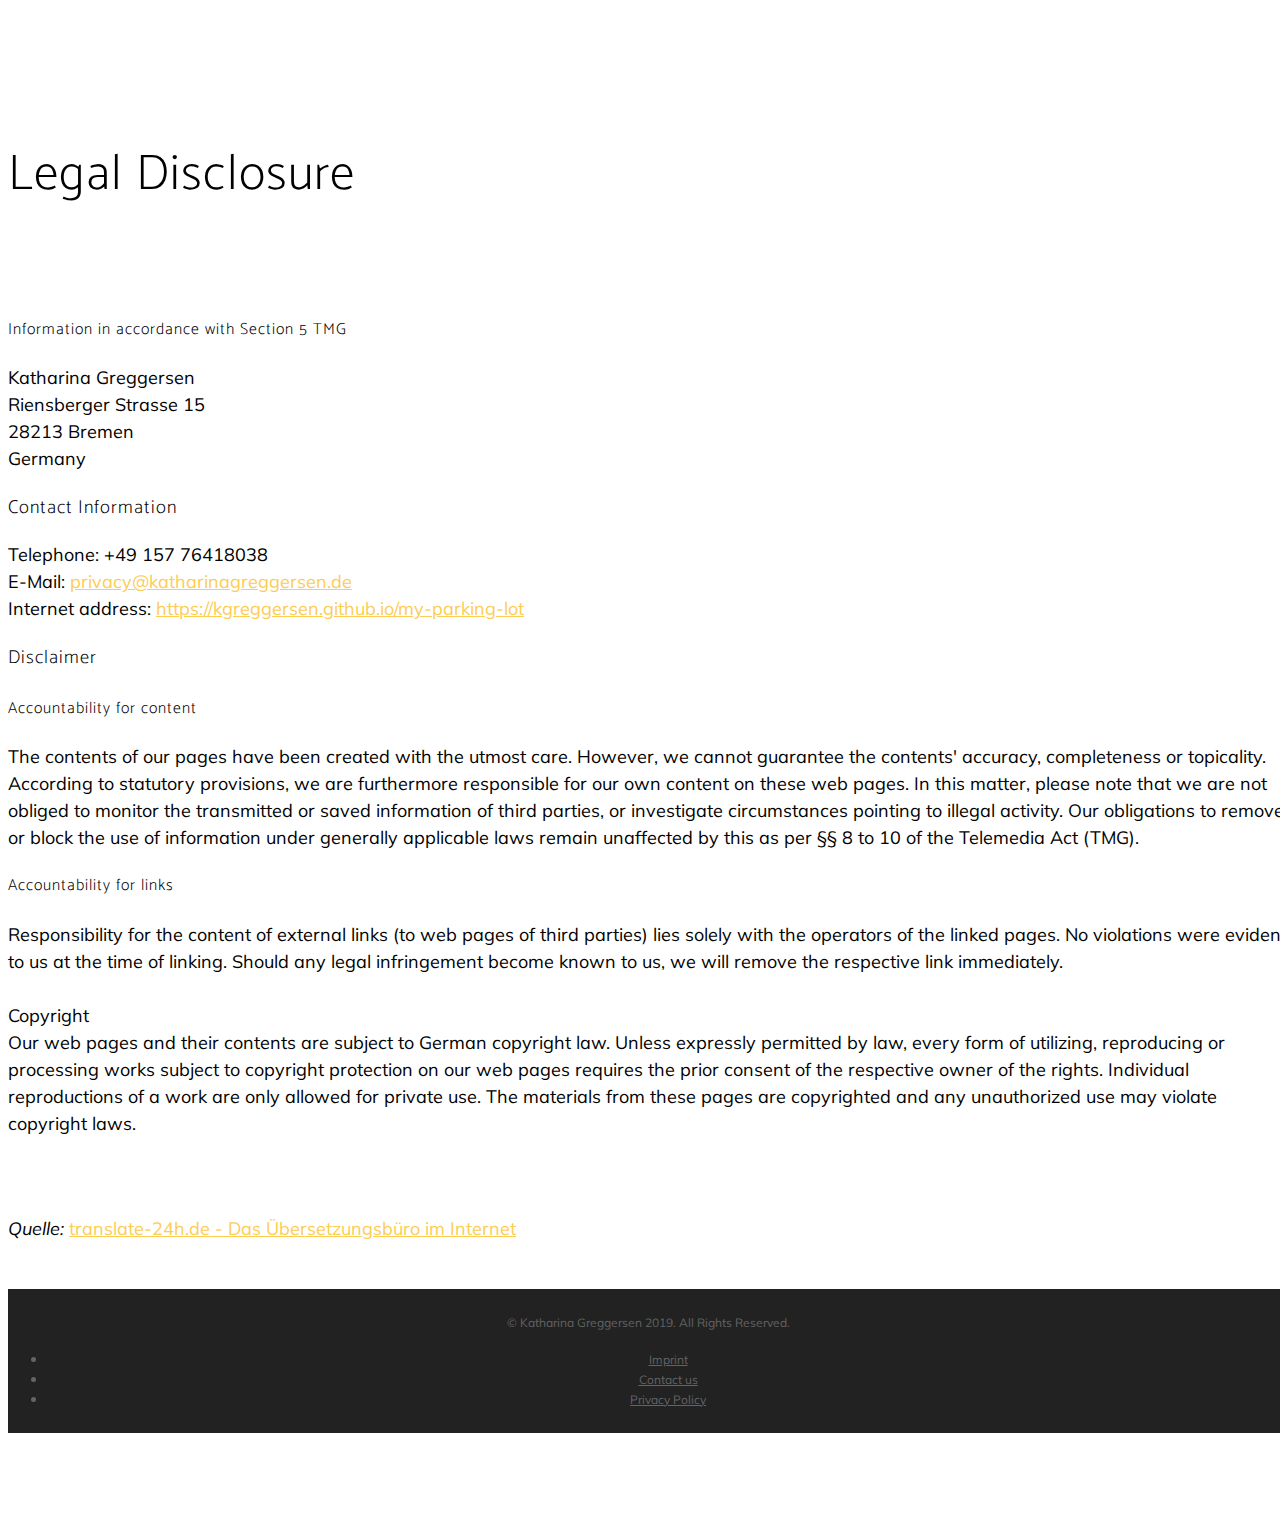
==== commit afd2f234: "privacy policy added" ====
--- a/index.html
+++ b/index.html
@@ -210,6 +210,9 @@
         <li class="list-inline-item">
           <a href="#contact">Contact us</a>
         </li>
+        <li class="list-inline-item">
+          <a href="https://www.iubenda.com/privacy-policy/84259261">Privacy Policy</a>
+        </li>
       </ul>
     </div>
   </footer>
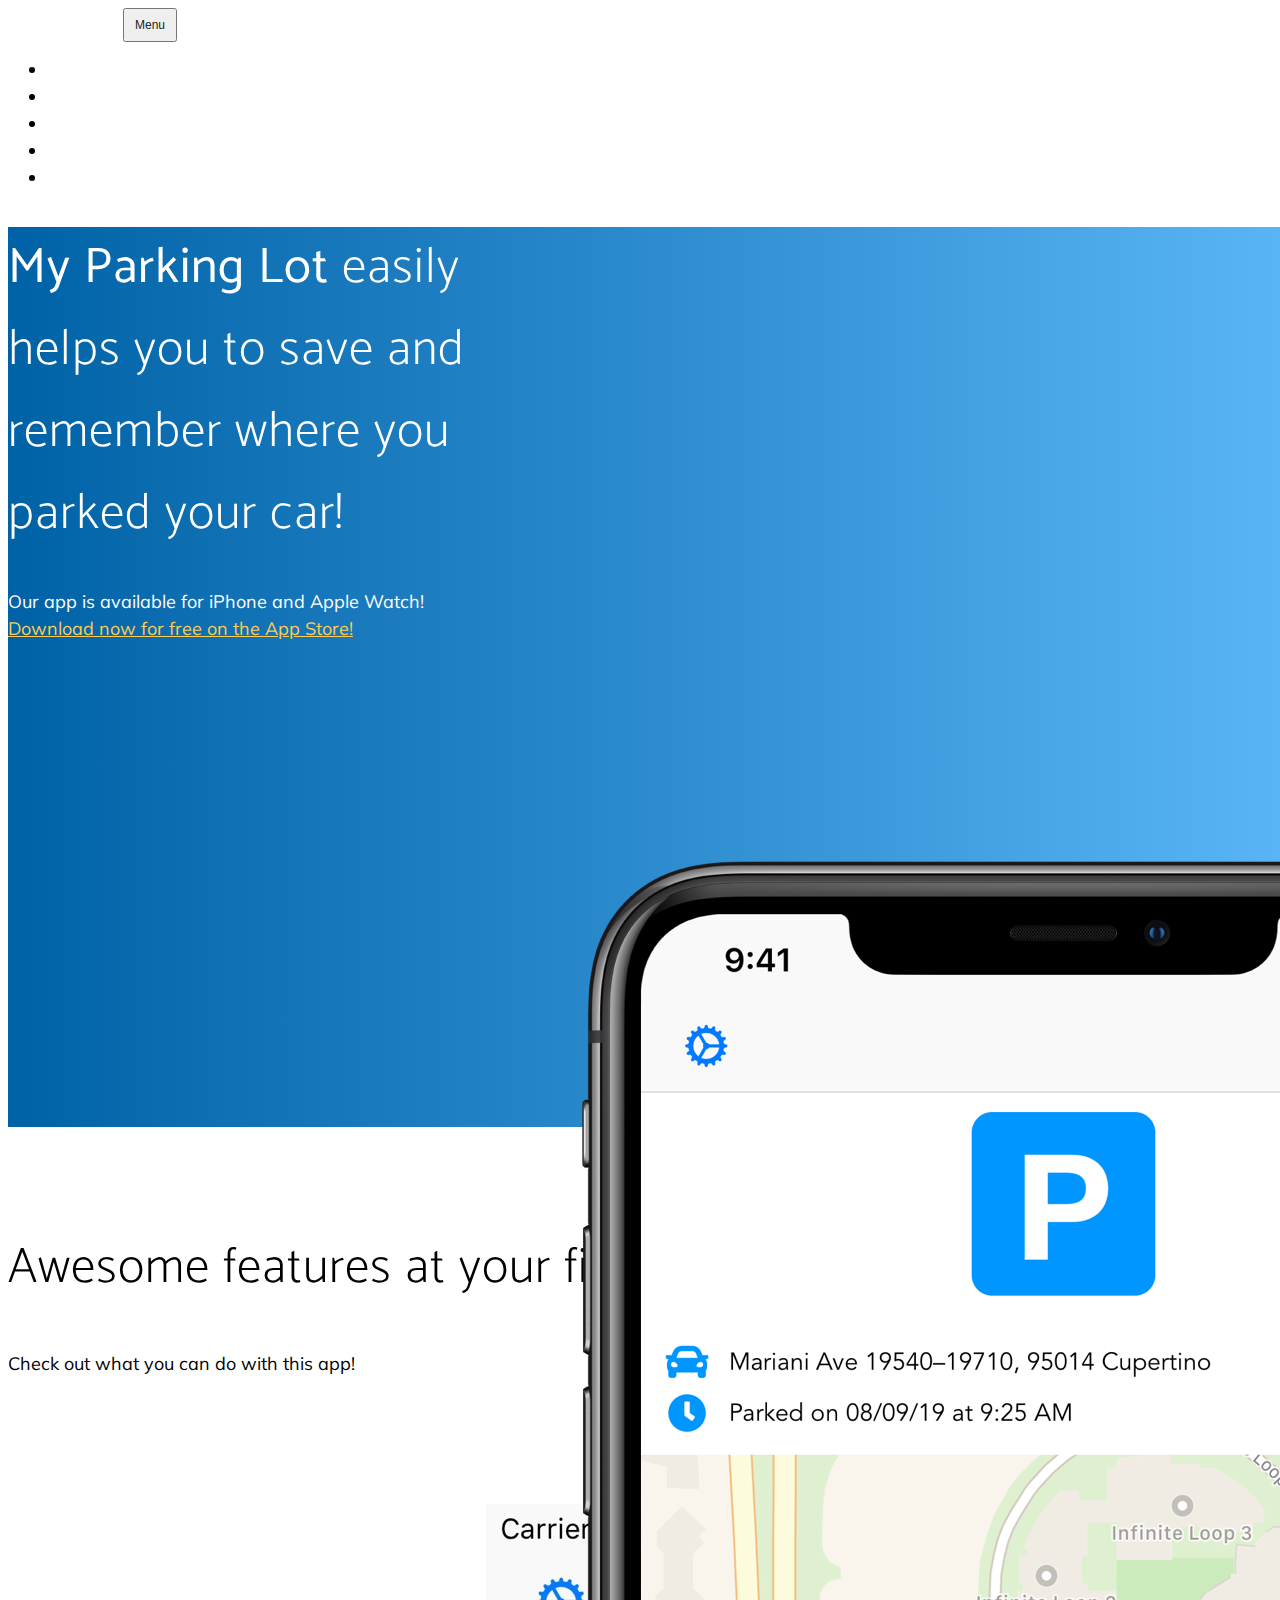
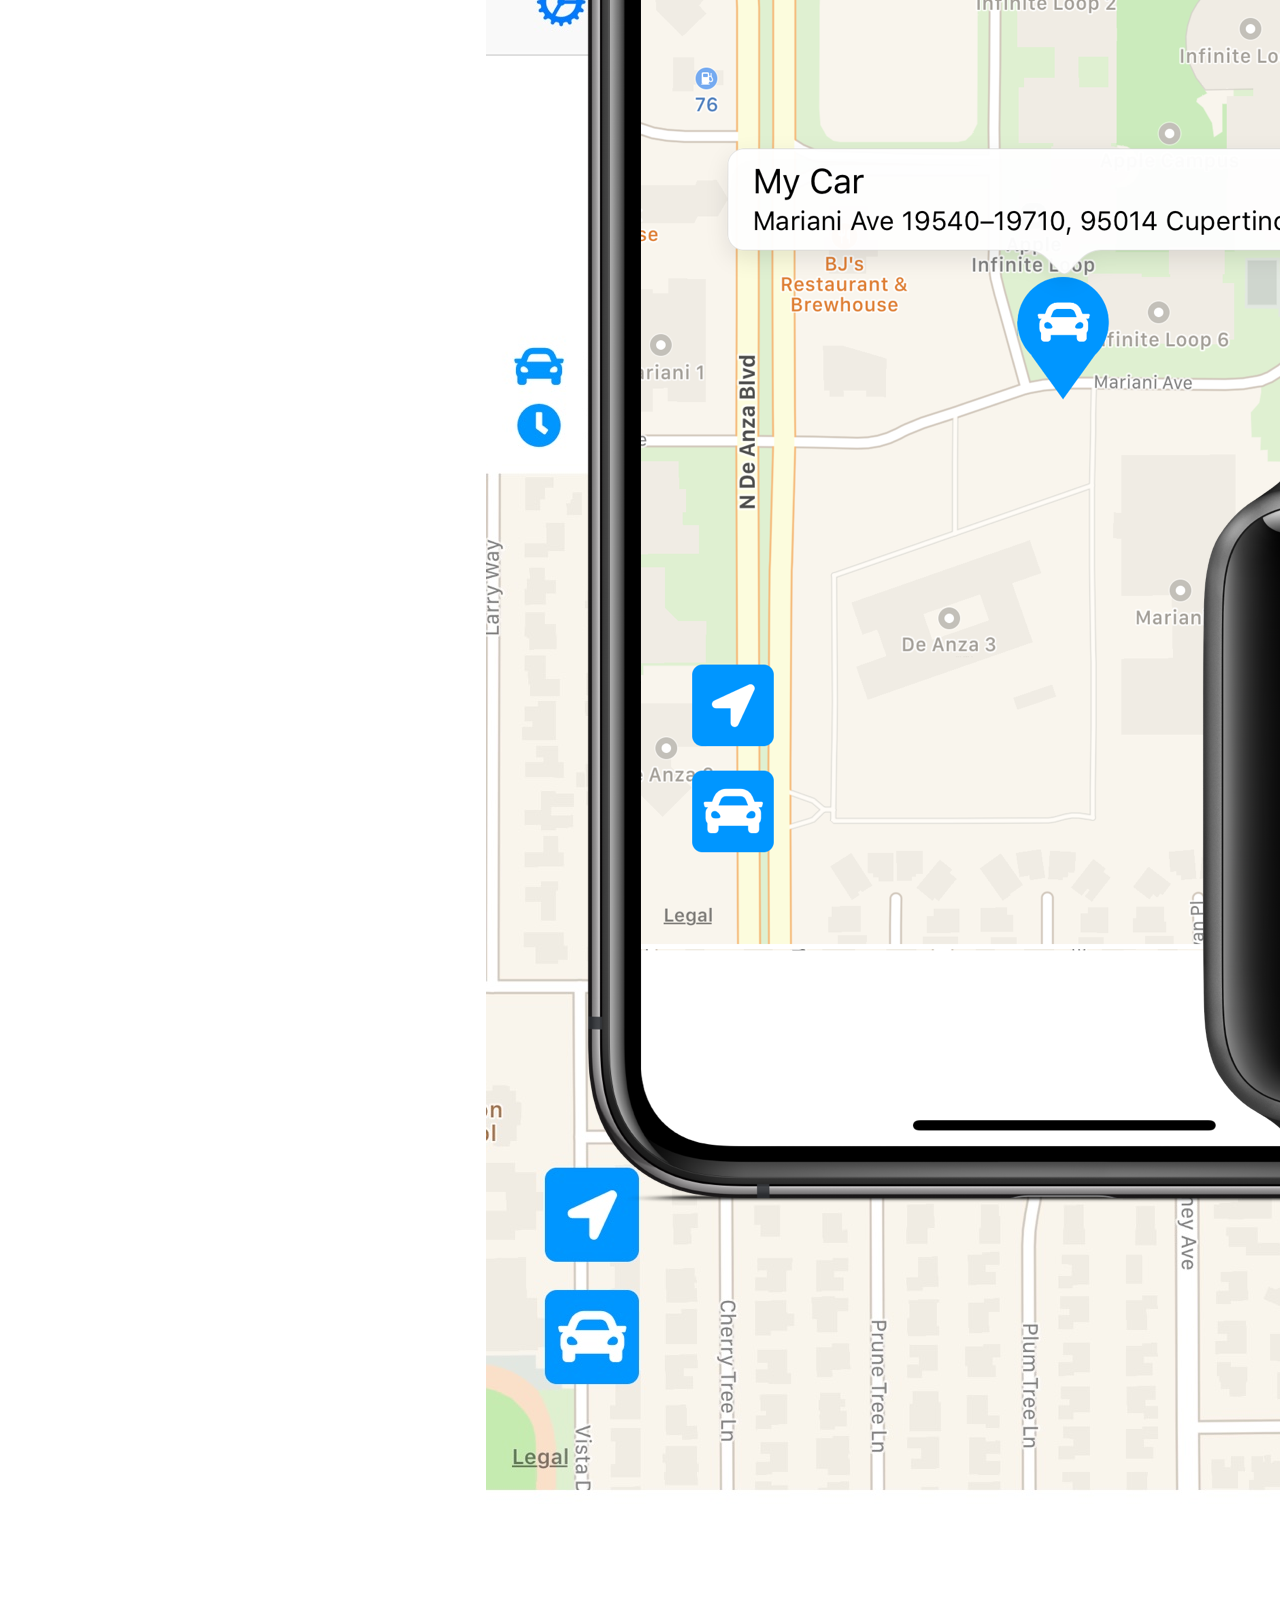
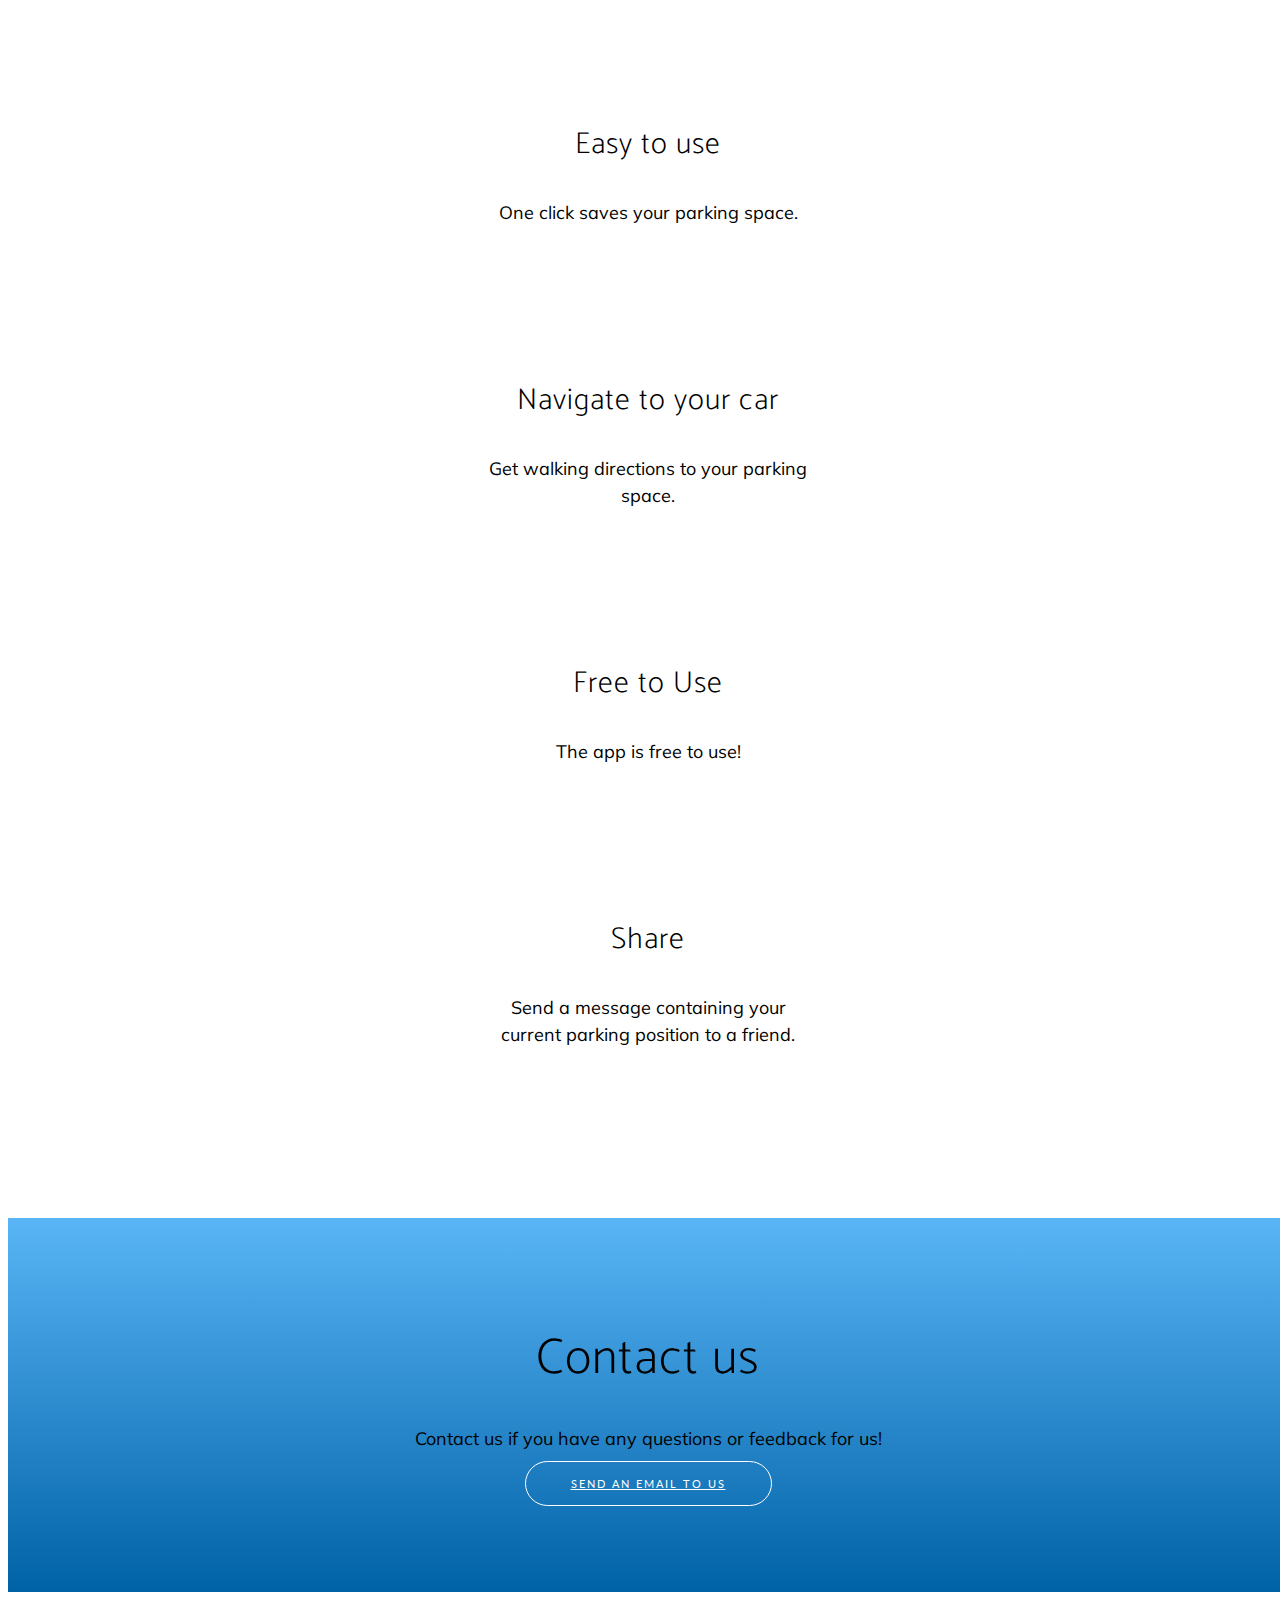
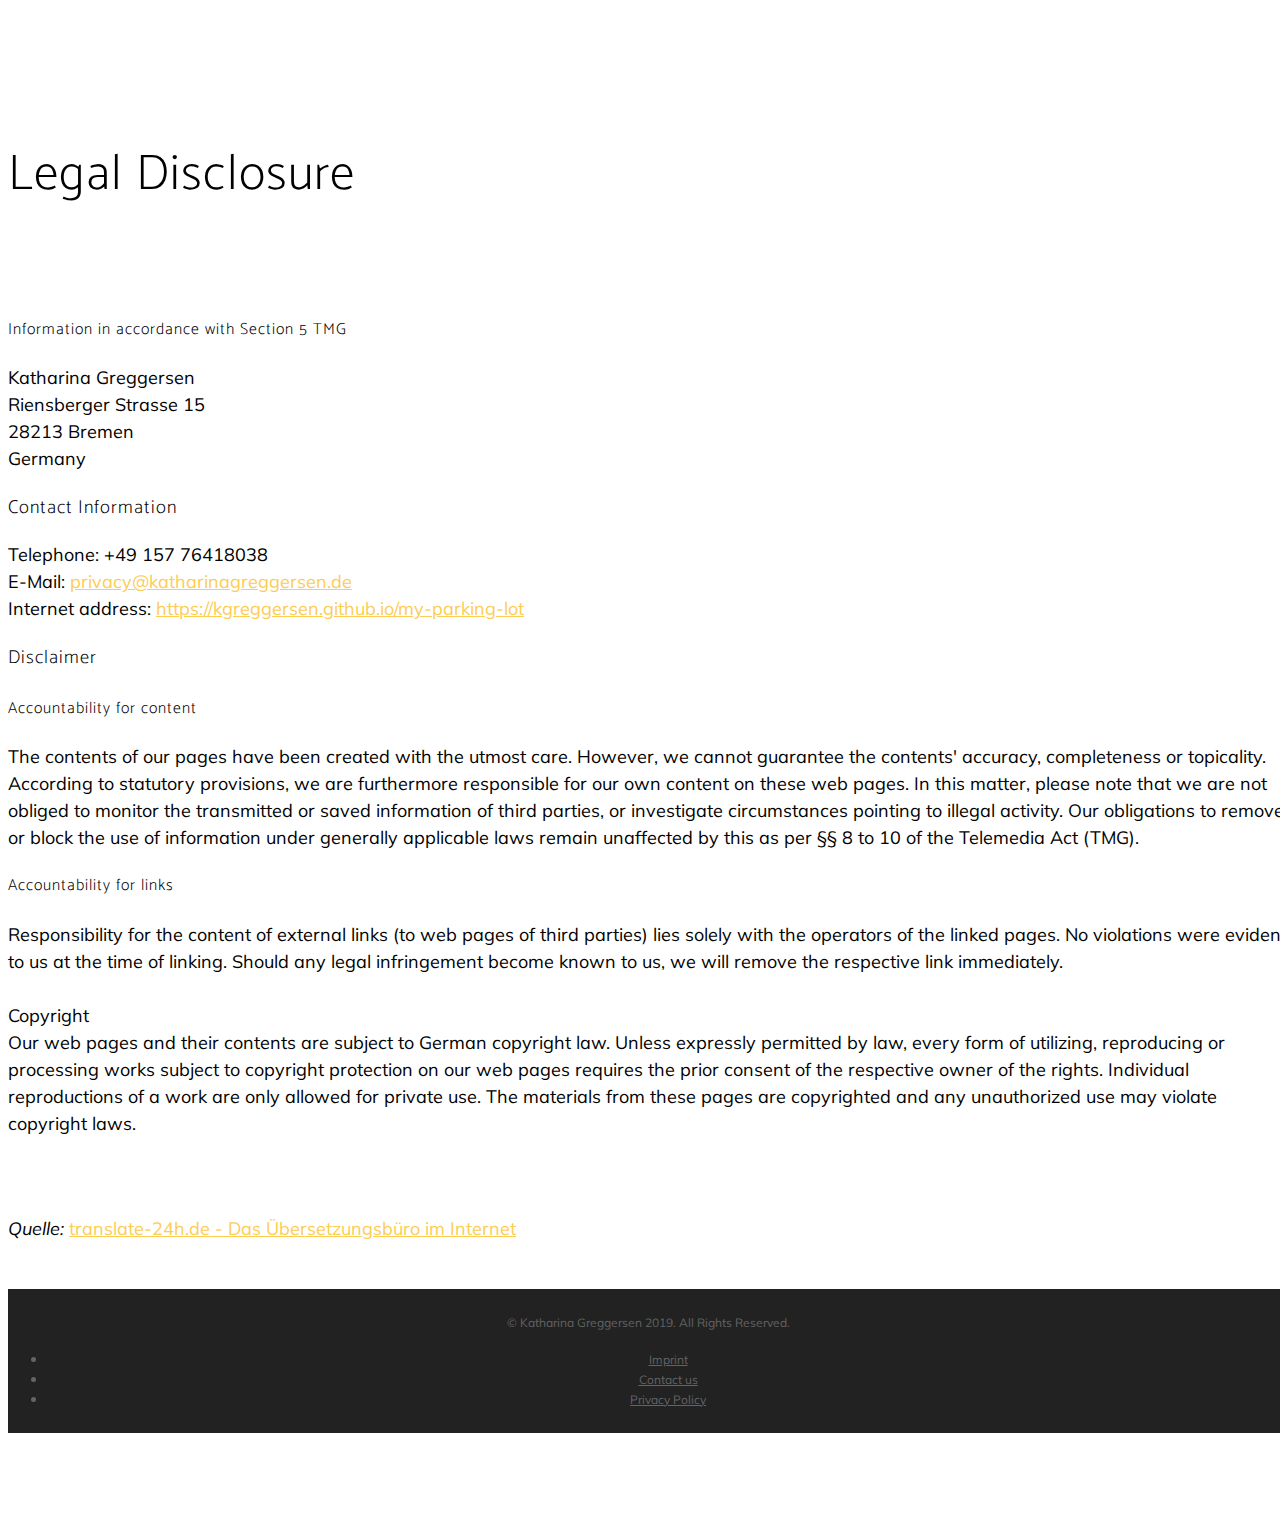
==== commit 25af572d: "app store link activated" ====
--- a/index.html
+++ b/index.html
@@ -66,13 +66,13 @@
       <div class="row h-100">
         <div class="col-lg-7 my-auto">
           <div class="header-content mx-auto">
-            <h1 class="mb-5"><b>My Parking Lot</b> helps you saving and remembering easily where you parked your car.</h1>
+            <h1 class="mb-5"><b>My Parking Lot</b> easily helps you to save and remember where you parked your car!</h1>
         <section class="download" id="download">
-<!--<p>Our app is available for iPhone and Apple Watch! Download now for free on the App Store!</p>-->
-<p>Our app will soon be available for iPhone and Apple Watch on the App Store!</p>
+<p>Our app is available for iPhone and Apple Watch! <a class="badge-link" href="https://apps.apple.com//app/my-parking-lot/id1464459355">Download now for free on the App Store!</a></p>
+<!--<p>Our app will soon be available for iPhone and Apple Watch on the App Store!</p>-->
           <div class="badges">
 
-          <!--  <a class="badge-link" href="#"><img src="img/app-store-badge.svg" alt=""></a>-->
+          <a class="badge-link" href="https://apps.apple.com//app/my-parking-lot/id1464459355"><img src="img/app-store-badge.svg" alt=""></a>
           </div>
         </section>
         </div>
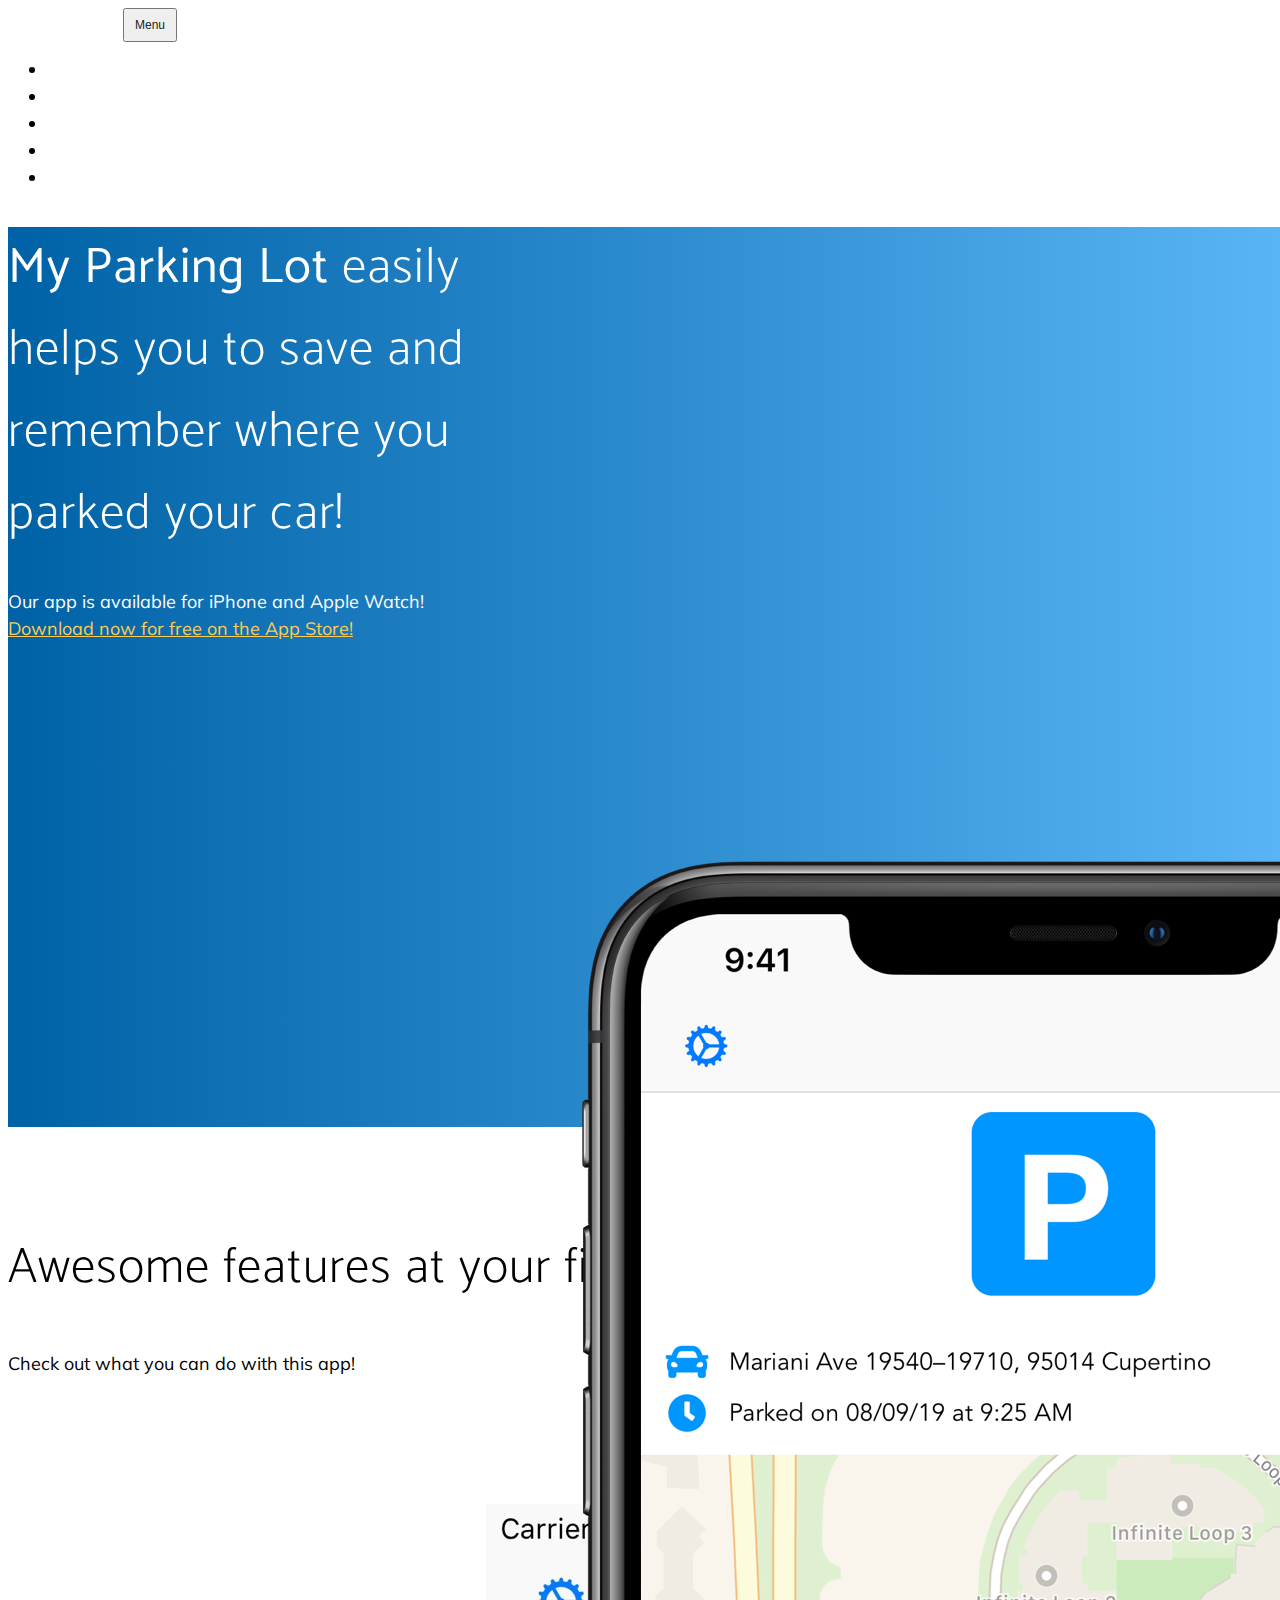
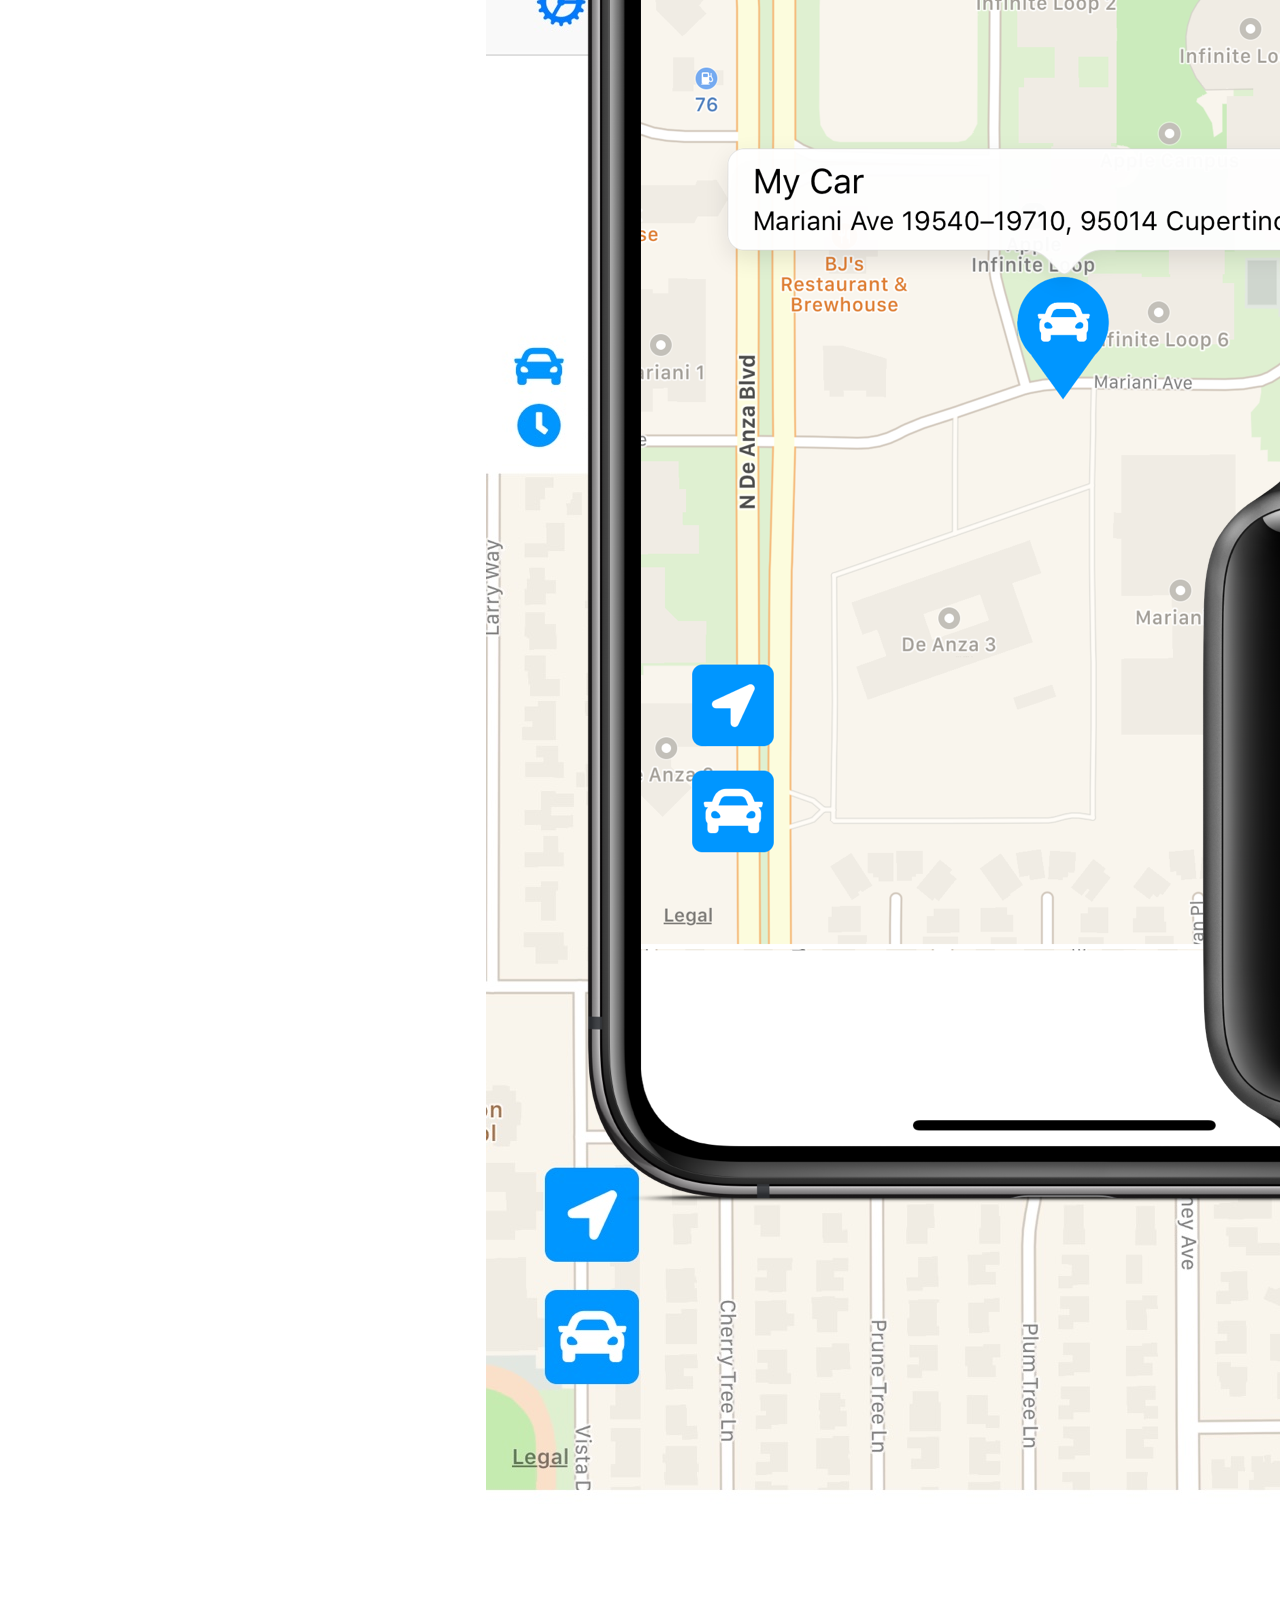
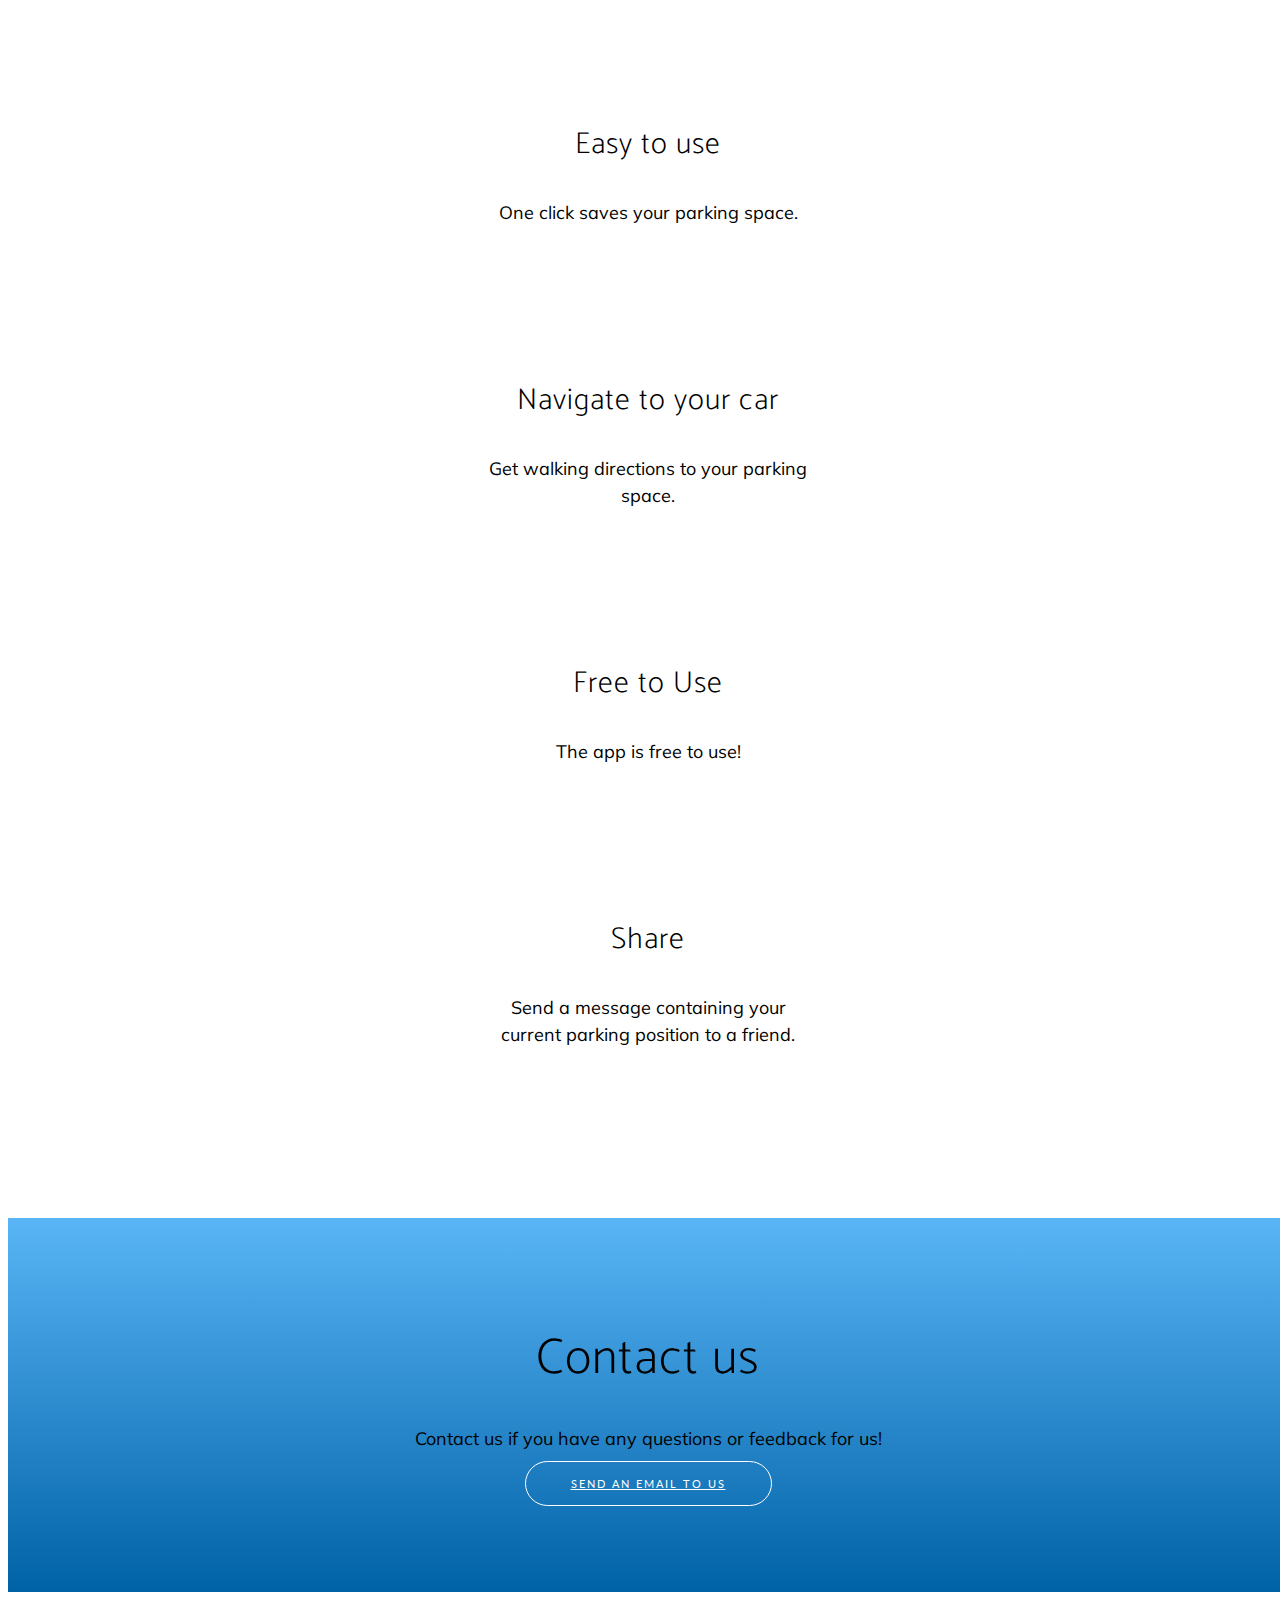
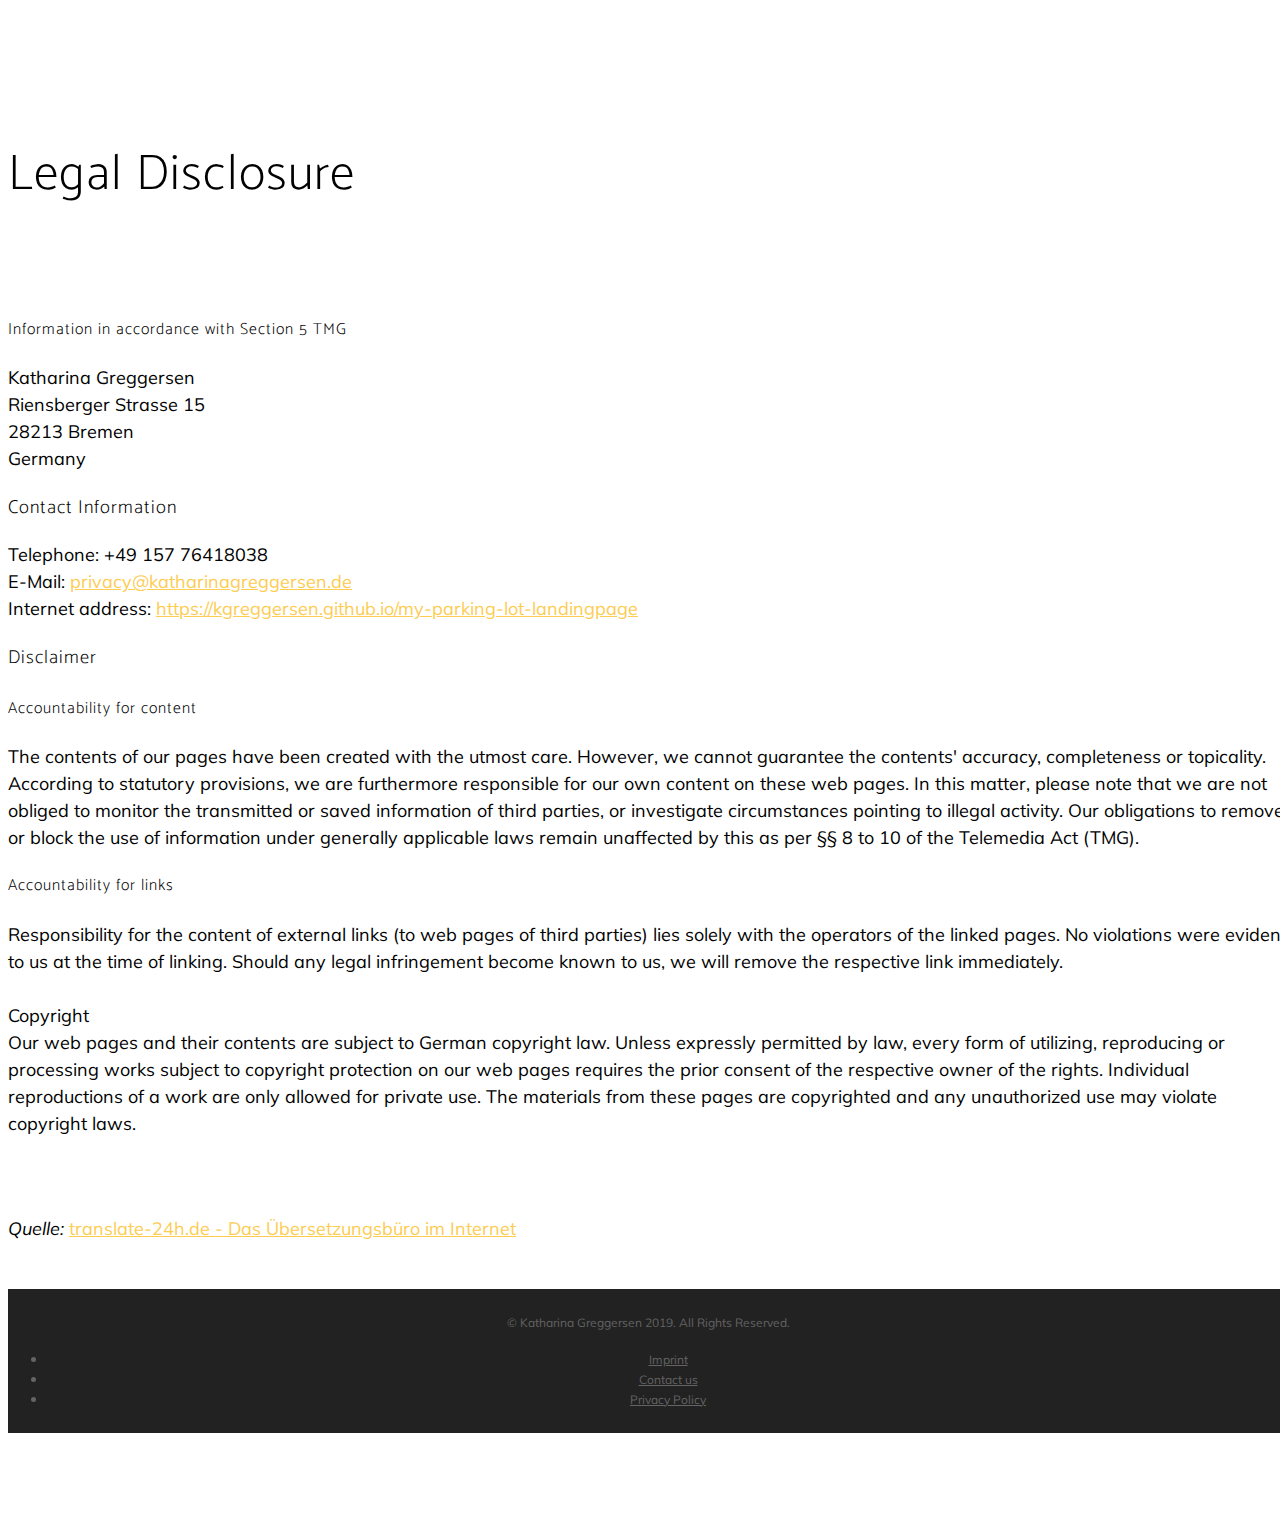
==== commit 76e1136f: "Update index.html" ====
--- a/index.html
+++ b/index.html
@@ -173,7 +173,7 @@
         <p>
           Telephone: +49 157 76418038‬<br />
           E-Mail: <a href="mailto:privacy@katharinagreggersen.de">privacy@katharinagreggersen.de</a><br>
-          Internet address: <a href="https://kgreggersen.github.io/my-parking-lot" target="_blank">https://kgreggersen.github.io/my-parking-lot</a>
+          Internet address: <a href="https://kgreggersen.github.io/my-parking-lot-landingpage" target="_blank">https://kgreggersen.github.io/my-parking-lot-landingpage</a>
         </p>
 
         <h3>Disclaimer</h3>
